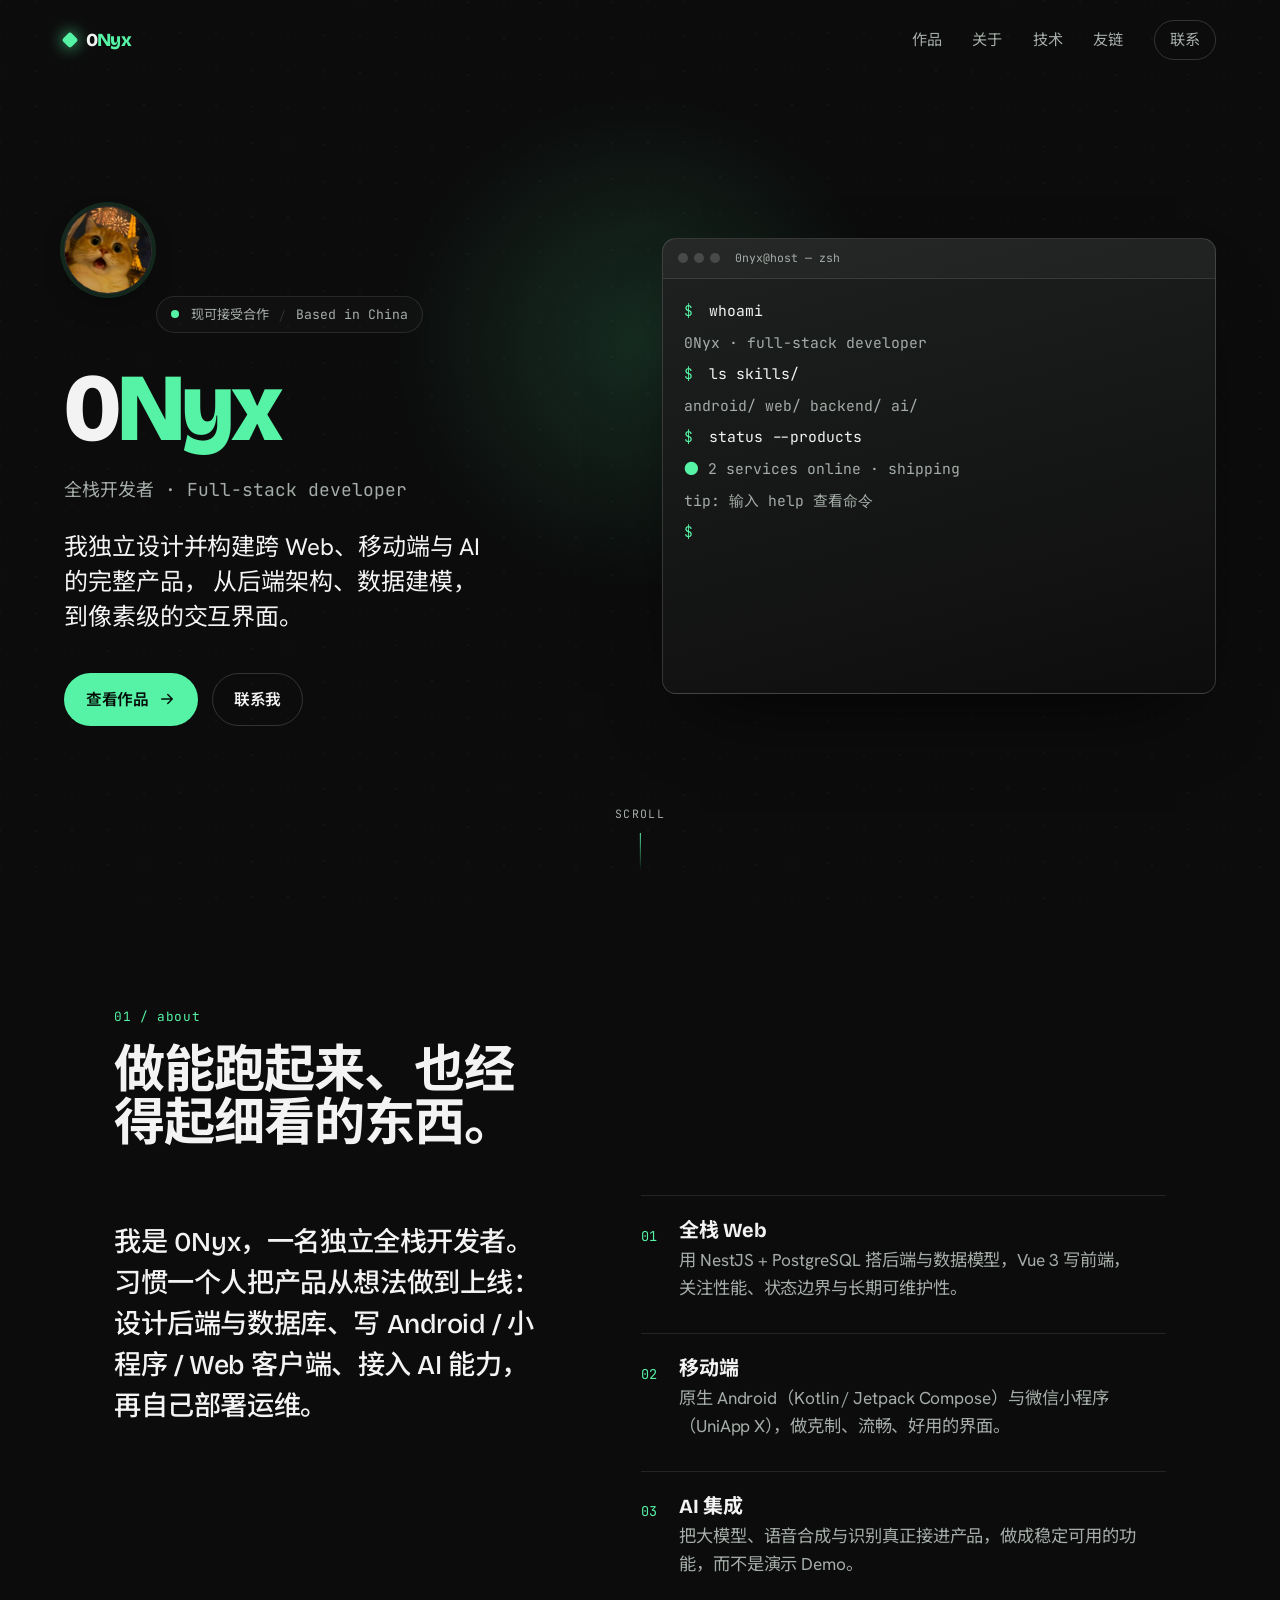
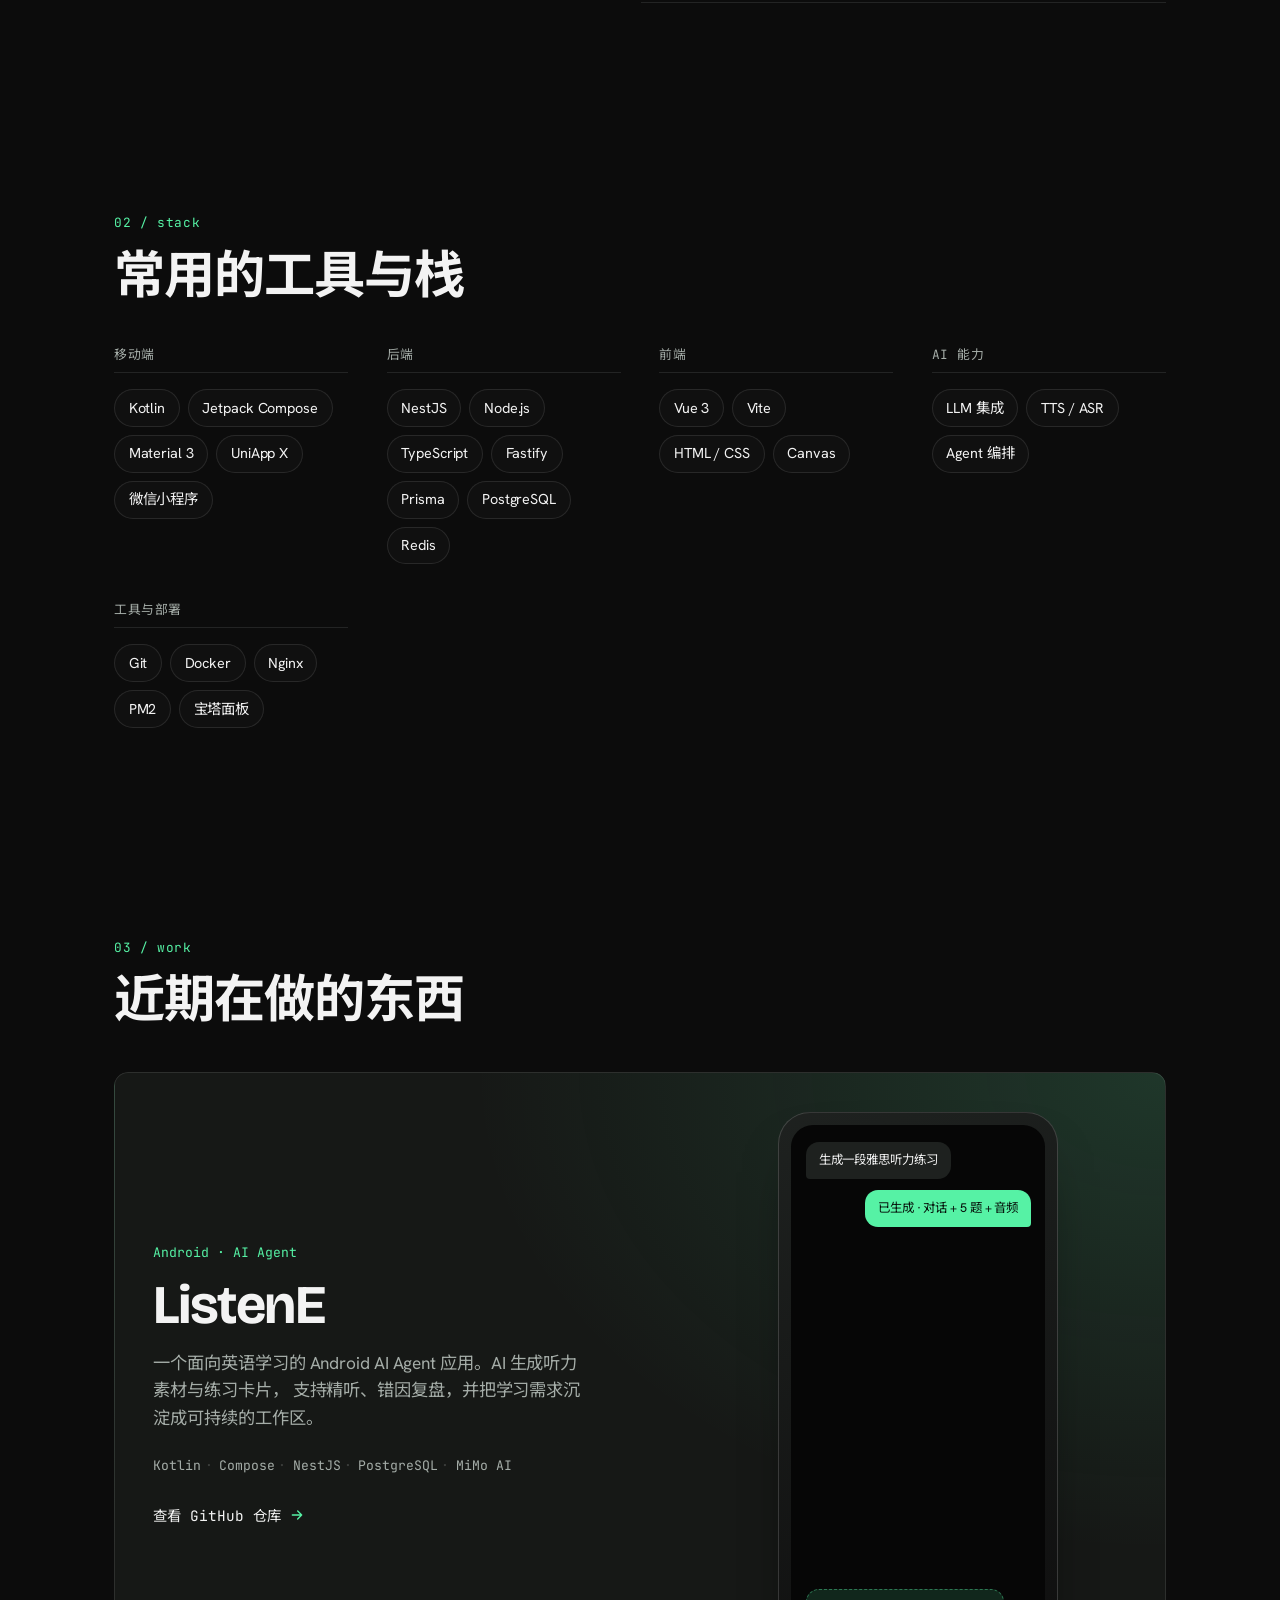
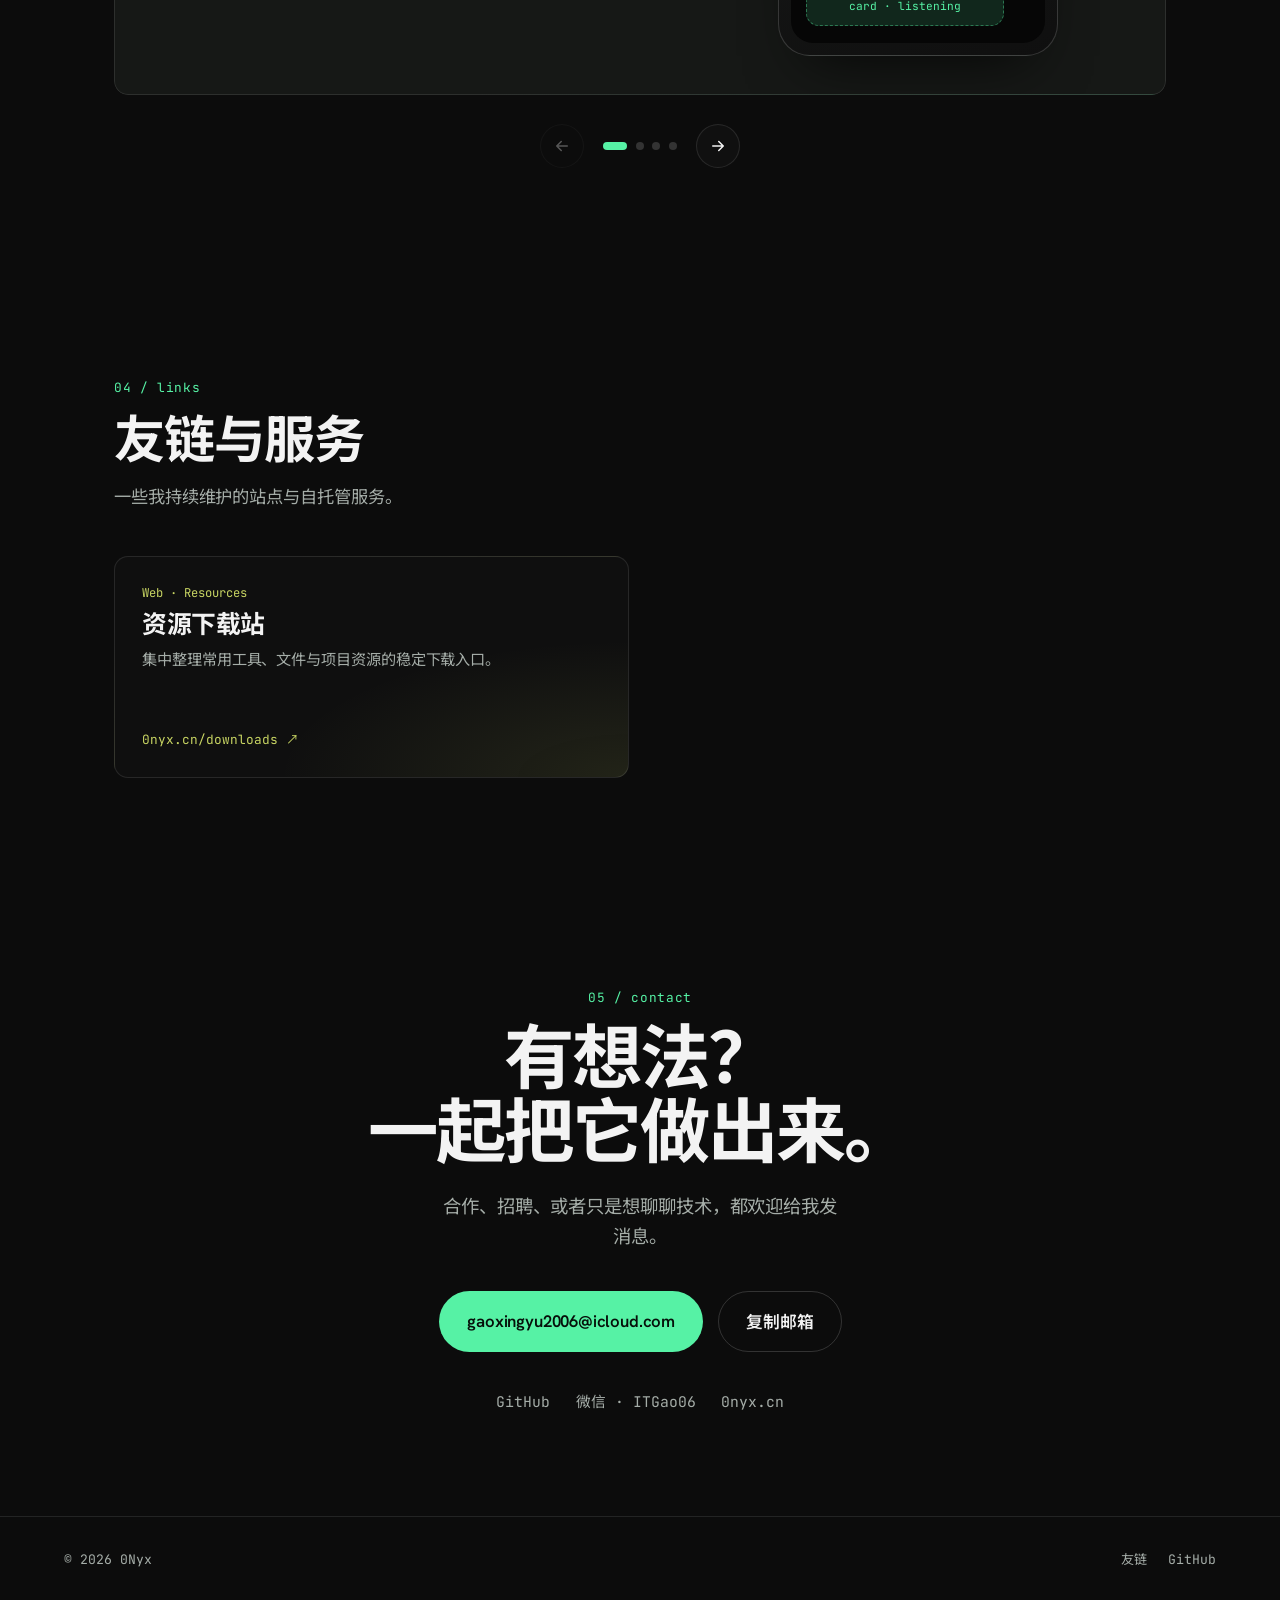
==== index.html @ 94c84787 "Initial commit: HomePage" ====
<!doctype html>
<html lang="zh-CN">
  <head>
    <meta charset="UTF-8" />
    <meta name="viewport" content="width=device-width, initial-scale=1.0" />
    <meta name="color-scheme" content="dark" />
    <meta name="theme-color" content="#0a0a0a" />
    <link rel="icon" href="/assets/favicon.png?v=2" />
    <title>0Nyx — 全栈开发者</title>
    <meta
      name="description"
      content="0Nyx，独立全栈开发者。设计并构建跨 Web、移动端与 AI 的完整产品，从后端架构到像素级交互界面。"
    />
    <link rel="canonical" href="https://www.0nyx.cn/" />
    <meta property="og:type" content="website" />
    <meta property="og:site_name" content="0Nyx" />
    <meta property="og:title" content="0Nyx — 全栈开发者" />
    <meta
      property="og:description"
      content="独立全栈开发者。设计并构建跨 Web、移动端与 AI 的完整产品，从后端架构到像素级交互界面。"
    />
    <meta property="og:url" content="https://www.0nyx.cn/" />
    <meta property="og:image" content="https://www.0nyx.cn/assets/og.png" />
    <meta property="og:image:width" content="1200" />
    <meta property="og:image:height" content="630" />
    <meta name="twitter:card" content="summary_large_image" />
    <meta name="twitter:title" content="0Nyx — 全栈开发者" />
    <meta
      name="twitter:description"
      content="独立全栈开发者。设计并构建跨 Web、移动端与 AI 的完整产品。"
    />
    <meta name="twitter:image" content="https://www.0nyx.cn/assets/og.png" />
    <link rel="preload" href="/assets/fonts/bricolage-grotesque-latin.woff2" as="font" type="font/woff2" crossorigin />
    <link rel="preload" href="/assets/fonts/hanken-grotesk-latin.woff2" as="font" type="font/woff2" crossorigin />
    <link rel="preload" href="/assets/fonts/jetbrains-mono-latin.woff2" as="font" type="font/woff2" crossorigin />
    <link rel="preload" href="/assets/fonts/noto-sans-sc-page.woff2" as="font" type="font/woff2" crossorigin />
    <link rel="stylesheet" href="./styles.css?v=20260810g" />
    <script>
      // Mark JS available so reveal animations enhance an already-visible baseline.
      document.documentElement.classList.add("js");
    </script>
  </head>
  <body>
    <a class="skip-link" href="#work">跳到作品</a>

    <!-- Full-page pointer field (page-space lattice; scrolls with document) -->
    <div class="page-field" aria-hidden="true">
      <canvas class="page-field__canvas" id="field"></canvas>
      <div class="page-field__glow" id="glow"></div>
    </div>

    <header class="site-header" id="top">
      <a class="brand" href="#top" aria-label="0Nyx 首页">
        <span class="brand__mark" aria-hidden="true"></span>
        <span class="brand__text">0<span class="brand__accent">Nyx</span></span>
      </a>
      <nav class="site-nav" aria-label="主导航">
        <a href="#work">作品</a>
        <a href="#about">关于</a>
        <a href="#stack">技术</a>
        <a href="#links">友链</a>
        <a class="site-nav__cta" href="#contact">联系</a>
      </nav>
      <button
        class="nav-toggle"
        id="navToggle"
        type="button"
        aria-expanded="false"
        aria-controls="mobileNav"
        aria-label="打开导航"
      >
        <span aria-hidden="true"></span>
        <span aria-hidden="true"></span>
      </button>
      <nav class="mobile-nav" id="mobileNav" aria-label="移动端导航" hidden>
        <a href="#about"><span class="mono">01</span>关于</a>
        <a href="#stack"><span class="mono">02</span>技术</a>
        <a href="#work"><span class="mono">03</span>作品</a>
        <a href="#links"><span class="mono">04</span>友链</a>
        <a href="#contact"><span class="mono">05</span>联系</a>
      </nav>
    </header>
    <button class="nav-scrim" id="navScrim" type="button" aria-label="关闭导航" hidden></button>

    <main>
      <!-- HERO -->
      <section class="hero" aria-label="介绍">
        <div class="hero__inner">
          <div class="hero__copy">
            <a class="hero__avatar-link" href="/meow/" data-reveal title="彩蛋：月薪喵" aria-label="打开彩蛋：月薪喵">
              <img class="hero__avatar" src="/assets/avatar.png" alt="0Nyx 的头像" width="88" height="88" loading="eager" decoding="async" />
            </a>
            <p class="hero__status" data-reveal>
              <span class="status-dot" aria-hidden="true"></span>
              <span class="mono">现可接受合作</span>
              <span class="hero__status-sep" aria-hidden="true">/</span>
              <span class="mono">Based in China</span>
            </p>

            <h1 class="hero__title" data-reveal>
              <span class="hero__title-line">0<span class="hero__title-accent">Nyx</span></span>
            </h1>

            <p class="hero__role mono" data-reveal>全栈开发者 · Full-stack developer</p>

            <p class="hero__lede" data-reveal>
              我独立设计并构建跨 Web、移动端与 AI 的完整产品，
              从后端架构、数据建模，到像素级的交互界面。
            </p>

            <div class="hero__actions" data-reveal>
              <a class="btn btn--primary" href="#work">
                查看作品
                <svg viewBox="0 0 24 24" aria-hidden="true" class="btn__icon"><path d="M5 12h14M13 6l6 6-6 6" /></svg>
              </a>
              <a class="btn btn--ghost" href="#contact">联系我</a>
            </div>
          </div>

          <div class="hero__art" data-reveal>
            <div class="term" id="term" role="group" aria-label="交互式终端，输入 help 查看可用命令">
              <div class="term__bar">
                <span class="term__dot"></span>
                <span class="term__dot"></span>
                <span class="term__dot"></span>
                <span class="term__title mono">0nyx@host — zsh</span>
              </div>
              <div class="term__body mono" id="termBody">
                <div class="term__out" id="termOut" aria-live="polite">
                  <p class="term__line term__line--boot" style="--i: 0"><span class="term__prompt">$</span> whoami</p>
                  <p class="term__line term__line--boot term__line--out" style="--i: 1">0Nyx · full-stack developer</p>
                  <p class="term__line term__line--boot" style="--i: 2"><span class="term__prompt">$</span> ls skills/</p>
                  <p class="term__line term__line--boot term__line--out" style="--i: 3">android/  web/  backend/  ai/</p>
                  <p class="term__line term__line--boot" style="--i: 4"><span class="term__prompt">$</span> status --products</p>
                  <p class="term__line term__line--boot term__line--out" style="--i: 5"><span class="term__ok">●</span> 2 services online · shipping</p>
                </div>
                <p class="term__line term__line--boot" style="--i: 6" id="termCaretLine"><span class="term__prompt">$</span> <span class="term__caret"></span></p>
              </div>
            </div>
          </div>
        </div>

        <a class="hero__scroll mono" href="#about" aria-label="向下滚动">
          <span>scroll</span>
          <span class="hero__scroll-line" aria-hidden="true"></span>
        </a>
      </section>

      <!-- ABOUT -->
      <section class="section about" id="about" aria-labelledby="about-h">
        <div class="section__head">
          <span class="section__index mono" data-reveal>01 / about</span>
          <h2 class="section__title" id="about-h" data-reveal>
            做能跑起来、也经得起细看的东西。
          </h2>
        </div>
        <div class="about__body">
          <p class="about__lead" data-reveal>
            我是 0Nyx，一名独立全栈开发者。习惯一个人把产品从想法做到上线：
            设计后端与数据库、写 Android / 小程序 / Web 客户端、接入 AI 能力，再自己部署运维。
          </p>
          <ul class="capabilities" aria-label="工作领域">
            <li class="capability" data-reveal>
              <span class="capability__no mono">01</span>
              <div class="capability__text">
                <h3>全栈 Web</h3>
                <p>用 NestJS + PostgreSQL 搭后端与数据模型，Vue 3 写前端，关注性能、状态边界与长期可维护性。</p>
              </div>
            </li>
            <li class="capability" data-reveal>
              <span class="capability__no mono">02</span>
              <div class="capability__text">
                <h3>移动端</h3>
                <p>原生 Android（Kotlin / Jetpack Compose）与微信小程序（UniApp X），做克制、流畅、好用的界面。</p>
              </div>
            </li>
            <li class="capability" data-reveal>
              <span class="capability__no mono">03</span>
              <div class="capability__text">
                <h3>AI 集成</h3>
                <p>把大模型、语音合成与识别真正接进产品，做成稳定可用的功能，而不是演示 Demo。</p>
              </div>
            </li>
          </ul>
        </div>
      </section>

      <!-- STACK -->
      <section class="section stack" id="stack" aria-labelledby="stack-h">
        <div class="section__head">
          <span class="section__index mono" data-reveal>02 / stack</span>
          <h2 class="section__title" id="stack-h" data-reveal>常用的工具与栈</h2>
        </div>
        <div class="stack__grid">
          <div class="stack__group" data-reveal>
            <h3 class="stack__label mono">移动端</h3>
            <ul class="tags">
              <li>Kotlin</li><li>Jetpack Compose</li><li>Material 3</li><li>UniApp X</li><li>微信小程序</li>
            </ul>
          </div>
          <div class="stack__group" data-reveal>
            <h3 class="stack__label mono">后端</h3>
            <ul class="tags">
              <li>NestJS</li><li>Node.js</li><li>TypeScript</li><li>Fastify</li><li>Prisma</li><li>PostgreSQL</li><li>Redis</li>
            </ul>
          </div>
          <div class="stack__group" data-reveal>
            <h3 class="stack__label mono">前端</h3>
            <ul class="tags">
              <li>Vue 3</li><li>Vite</li><li>HTML / CSS</li><li>Canvas</li>
            </ul>
          </div>
          <div class="stack__group" data-reveal>
            <h3 class="stack__label mono">AI 能力</h3>
            <ul class="tags">
              <li>LLM 集成</li><li>TTS / ASR</li><li>Agent 编排</li>
            </ul>
          </div>
          <div class="stack__group" data-reveal>
            <h3 class="stack__label mono">工具与部署</h3>
            <ul class="tags">
              <li>Git</li><li>Docker</li><li>Nginx</li><li>PM2</li><li>宝塔面板</li>
            </ul>
          </div>
        </div>
      </section>

      <!-- WORK -->
      <section class="section work" id="work" aria-labelledby="work-h">
        <div class="section__head">
          <span class="section__index mono" data-reveal>03 / work</span>
          <h2 class="section__title" id="work-h" data-reveal>近期在做的东西</h2>
        </div>

        <!-- Album-style gallery -->
        <div class="gallery" id="workGallery" role="region" aria-roledescription="轮播" aria-label="作品相册">
          <div class="gallery__viewport" id="galleryViewport" tabindex="0" aria-label="作品相册，左右滑动或使用方向键切换">
            <div class="gallery__slide" role="group" aria-roledescription="相册页" aria-label="第 1 页，共 4 页">
              <a class="feature" href="https://github.com/0nyx06/listene" rel="noopener" target="_blank" data-reveal data-tilt>
                <div class="feature__meta">
                  <span class="feature__tag mono">Android · AI Agent</span>
                  <h3 class="feature__title">ListenE</h3>
                  <p class="feature__desc">
                    一个面向英语学习的 Android AI Agent 应用。AI 生成听力素材与练习卡片，
                    支持精听、错因复盘，并把学习需求沉淀成可持续的工作区。
                  </p>
                  <ul class="feature__stack mono" aria-label="技术栈">
                    <li>Kotlin</li><li>Compose</li><li>NestJS</li><li>PostgreSQL</li><li>MiMo AI</li>
                  </ul>
                  <span class="feature__link mono">
                    查看 GitHub 仓库
                    <svg viewBox="0 0 24 24" aria-hidden="true"><path d="M5 12h14M13 6l6 6-6 6" /></svg>
                  </span>
                </div>
                <div class="feature__art" aria-hidden="true">
                  <div class="device">
                    <div class="device__screen">
                      <span class="device__bubble device__bubble--in">生成一段雅思听力练习</span>
                      <span class="device__bubble device__bubble--out">已生成 · 对话 + 5 题 + 音频</span>
                      <span class="device__bubble device__bubble--card mono">card · listening</span>
                    </div>
                  </div>
                </div>
              </a>
            </div>

            <div class="gallery__slide" role="group" aria-roledescription="相册页" aria-label="第 2 页，共 4 页">
              <a class="feature feature--reverse" href="https://0nyx.cn/mqlt/" rel="noopener" target="_blank" data-reveal data-tilt>
                <div class="feature__meta">
                  <span class="feature__tag mono">产业研学 · 全栈</span>
                  <h3 class="feature__title">蒙企链探</h3>
                  <p class="feature__desc">
                    面向内蒙古食品产业的研学服务平台。把龙头企业资源做成可预约、可导览打卡、
                    可沉淀成果的研学闭环，并打通积分成长、商城兑换与企业运营后台。
                  </p>
                  <ul class="feature__stack mono" aria-label="技术栈">
                    <li>NestJS</li><li>Prisma</li><li>PostgreSQL</li><li>UniApp X</li><li>Vue 3</li><li>Redis</li>
                  </ul>
                  <span class="feature__link mono">
                    访问官网
                    <svg viewBox="0 0 24 24" aria-hidden="true"><path d="M5 12h14M13 6l6 6-6 6" /></svg>
                  </span>
                </div>
                <div class="feature__art">
                  <canvas
                    class="mqlt-canvas"
                    id="mqltCanvas"
                    width="760"
                    height="480"
                    role="img"
                    aria-label="蒙企链探研学运营数据看板动态示意图"
                  >蒙企链探研学运营数据看板示意图</canvas>
                </div>
              </a>
            </div>

            <div class="gallery__slide" role="group" aria-roledescription="相册页" aria-label="第 3 页，共 4 页">
              <a class="feature" href="#contact" data-reveal data-tilt>
                <div class="feature__meta">
                  <span class="feature__tag mono">HarmonyOS · AI 仿真 <span class="feature__pill mono">In dev</span></span>
                  <h3 class="feature__title">方程剧场</h3>
                  <p class="feature__desc">
                    面向中学生的鸿蒙 AI 理化学习应用。输入理化题目，
                    AI 提取参数生成可信的交互式科学仿真，在关键事件处讲解公式、矢量与图像，可改参数重新验证规律。
                  </p>
                  <ul class="feature__stack mono" aria-label="技术栈">
                    <li>HarmonyOS</li><li>ArkTS</li><li>ArkUI</li><li>Node.js</li><li>AI 解析</li>
                  </ul>
                  <span class="feature__link mono">
                    聊聊这个项目
                    <svg viewBox="0 0 24 24" aria-hidden="true"><path d="M5 12h14M13 6l6 6-6 6" /></svg>
                  </span>
                </div>
                <div class="feature__art">
                  <canvas
                    class="eq-canvas"
                    id="eqCanvas"
                    width="760"
                    height="480"
                    role="img"
                    aria-label="方程剧场斜抛运动仿真示意动画"
                  >方程剧场斜抛运动仿真示意图</canvas>
                </div>
              </a>
            </div>

            <div class="gallery__slide" role="group" aria-roledescription="相册页" aria-label="第 4 页，共 4 页">
              <a class="feature feature--gh" href="https://github.com/0nyx06" rel="noopener" target="_blank" data-reveal data-tilt>
                <div class="feature__meta">
                  <span class="feature__tag mono">Code · 开源 <span class="feature__pill mono">GitHub</span></span>
                  <h3 class="feature__title">更多项目</h3>
                  <p class="feature__desc">更多代码与实验都在我的 GitHub 上。</p>
                  <span class="feature__link mono">
                    打开 github.com/0nyx06
                    <svg viewBox="0 0 24 24" aria-hidden="true"><path d="M5 12h14M13 6l6 6-6 6" /></svg>
                  </span>
                </div>
                <div class="feature__art" aria-hidden="true">
                  <span class="feature__glyph mono">GH</span>
                </div>
              </a>
            </div>
          </div>

          <div class="gallery__controls">
            <button class="gallery__btn" id="galleryPrev" type="button" aria-controls="galleryViewport" aria-label="上一页">
              <svg viewBox="0 0 24 24" aria-hidden="true"><path d="M19 12H5M11 6l-6 6 6 6" /></svg>
            </button>
            <div class="gallery__dots" id="galleryDots" aria-label="选择相册页"></div>
            <button class="gallery__btn" id="galleryNext" type="button" aria-controls="galleryViewport" aria-label="下一页">
              <svg viewBox="0 0 24 24" aria-hidden="true"><path d="M5 12h14M13 6l6 6-6 6" /></svg>
            </button>
          </div>
        </div>
      </section>

      <!-- LINKS -->
      <section class="section friend-links" id="links" aria-labelledby="links-h">
        <div class="section__head">
          <span class="section__index mono" data-reveal>04 / links</span>
          <h2 class="section__title" id="links-h" data-reveal>友链与服务</h2>
          <p class="friend-links__lede" data-reveal>一些我持续维护的站点与自托管服务。</p>
        </div>
        <ul class="friend-links__grid">
          <li class="friend-link" data-reveal>
            <a href="https://0nyx.cn/downloads/" target="_blank" rel="noopener">
              <div class="friend-link__body">
                <span class="friend-link__tag mono">Web · Resources</span>
                <h3>资源下载站</h3>
                <p>集中整理常用工具、文件与项目资源的稳定下载入口。</p>
                <span class="friend-link__host mono">0nyx.cn/downloads ↗</span>
              </div>
            </a>
          </li>
        </ul>
      </section>

      <!-- CONTACT -->
      <section class="section contact" id="contact" aria-labelledby="contact-h">
        <div class="contact__inner">
          <span class="section__index mono" data-reveal>05 / contact</span>
          <h2 class="contact__title" id="contact-h" data-reveal>
            <span>有想法？</span><span>一起把它做出来。</span>
          </h2>
          <p class="contact__lede" data-reveal>
            合作、招聘、或者只是想聊聊技术，都欢迎给我发消息。
          </p>
          <div class="contact__actions" data-reveal>
            <a class="btn btn--primary btn--lg" href="mailto:gaoxingyu2006@icloud.com">
              gaoxingyu2006@icloud.com
            </a>
            <button class="btn btn--ghost btn--lg" id="copyEmail" type="button" data-email="gaoxingyu2006@icloud.com">
              复制邮箱
            </button>
          </div>
          <ul class="socials mono" data-reveal aria-label="社交链接">
            <li><a href="https://github.com/0nyx06" rel="noopener" target="_blank">GitHub</a></li>
            <li><button class="social-btn" id="copyWechat" type="button" data-wechat="ITGao06">微信 · ITGao06</button></li>
            <li><a href="https://0nyx.cn" rel="noopener">0nyx.cn</a></li>
          </ul>
        </div>
      </section>
    </main>

    <footer class="site-footer">
      <span class="mono">© <span id="year">2026</span> 0Nyx</span>
      <nav class="site-footer__links mono" aria-label="站点链接">
        <a href="#links">友链</a>
        <a href="https://github.com/0nyx06" target="_blank" rel="noopener">GitHub</a>
      </nav>
    </footer>

    <div class="toast" id="toast" role="status" aria-live="polite"></div>

    <script src="./script.js?v=20260810g"></script>
  </body>
</html>
---- styles.css ----
/* ============================================================
   0Nyx — personal homepage
   Theme: near-black surface, single luminous jade signal.
   ============================================================ */

/* ---------- Self-hosted fonts (latin subsets, variable) ---------- */

@font-face {
  font-family: "Bricolage Grotesque";
  font-style: normal;
  font-weight: 500 800;
  font-stretch: 100%;
  font-display: swap;
  src: url("/assets/fonts/bricolage-grotesque-latin.woff2") format("woff2");
  unicode-range: U+0000-00FF, U+0131, U+0152-0153, U+02BB-02BC, U+02C6, U+02DA, U+02DC, U+0304, U+0308, U+0329, U+2000-206F, U+20AC, U+2122, U+2191, U+2193, U+2212, U+2215, U+FEFF, U+FFFD;
}
@font-face {
  font-family: "Hanken Grotesk";
  font-style: normal;
  font-weight: 400 600;
  font-display: swap;
  src: url("/assets/fonts/hanken-grotesk-latin.woff2") format("woff2");
  unicode-range: U+0000-00FF, U+0131, U+0152-0153, U+02BB-02BC, U+02C6, U+02DA, U+02DC, U+0304, U+0308, U+0329, U+2000-206F, U+20AC, U+2122, U+2191, U+2193, U+2212, U+2215, U+FEFF, U+FFFD;
}
@font-face {
  font-family: "JetBrains Mono";
  font-style: normal;
  font-weight: 400 500;
  font-display: swap;
  src: url("/assets/fonts/jetbrains-mono-latin.woff2") format("woff2");
  unicode-range: U+0000-00FF, U+0131, U+0152-0153, U+02BB-02BC, U+02C6, U+02DA, U+02DC, U+0304, U+0308, U+0329, U+2000-206F, U+20AC, U+2122, U+2191, U+2193, U+2212, U+2215, U+FEFF, U+FFFD;
}
@font-face {
  font-family: "Noto Sans SC Subset";
  font-style: normal;
  font-weight: 100 900;
  font-display: swap;
  src: url("/assets/fonts/noto-sans-sc-page.woff2") format("woff2");
}

:root {
  /* Color — OKLCH, Committed dark strategy */
  --bg: oklch(0.155 0 0);
  --bg-2: oklch(0.125 0 0);
  --surface: oklch(0.205 0.004 160);
  --surface-2: oklch(0.245 0.006 160);
  --line: oklch(1 0 0 / 0.1);
  --line-strong: oklch(1 0 0 / 0.16);
  --ink: oklch(0.965 0 0);
  --muted: oklch(0.74 0.012 160);
  --signal: oklch(0.86 0.17 158);
  --signal-deep: oklch(0.72 0.15 160);
  --signal-soft: oklch(0.86 0.17 158 / 0.14);
  --on-signal: oklch(0.16 0.02 160);

  /* Type */
  --font-cjk: "Noto Sans SC Subset", "PingFang SC", "HarmonyOS Sans SC",
    "MiSans", "HONOR Sans CN", "Source Han Sans SC", "Microsoft YaHei";
  --font-display: "Bricolage Grotesque", var(--font-cjk), system-ui, sans-serif;
  --font-body: "Hanken Grotesk", var(--font-cjk), system-ui, -apple-system, "Segoe UI", sans-serif;
  --font-mono: "JetBrains Mono", ui-monospace, "SFMono-Regular", Menlo, var(--font-cjk), monospace;

  /* Space + shape */
  --gutter: clamp(1.25rem, 5vw, 6rem);
  --maxw: 1180px;
  --radius: 14px;
  --radius-sm: 10px;

  /* Motion */
  --ease: cubic-bezier(0.22, 1, 0.36, 1);
  --ease-out: cubic-bezier(0.16, 1, 0.3, 1);

  /* z-index scale */
  --z-canvas: 0;
  --z-base: 1;
  --z-header: 50;
  --z-toast: 80;
}

* { box-sizing: border-box; }

html {
  scroll-behavior: smooth;
  -webkit-text-size-adjust: 100%;
}

@media (prefers-reduced-motion: reduce) {
  html { scroll-behavior: auto; }
}

body {
  margin: 0;
  background: var(--bg);
  color: var(--ink);
  font-family: var(--font-body);
  font-size: clamp(1rem, 0.96rem + 0.2vw, 1.08rem);
  line-height: 1.6;
  letter-spacing: -0.005em;
  -webkit-font-smoothing: antialiased;
  text-rendering: optimizeLegibility;
  overflow-x: hidden;
  isolation: isolate;
}

/* Full-page pointer field: fixed viewport canvas, lattice in page space
   so dots scroll with the document; glow stays under the cursor. */
.page-field {
  position: fixed;
  inset: 0;
  z-index: var(--z-canvas);
  pointer-events: none;
  overflow: hidden;
}
.page-field__canvas {
  position: absolute;
  inset: 0;
  width: 100%;
  height: 100%;
  opacity: 0.9;
  display: block;
  max-width: none;
}
.page-field__glow {
  position: absolute;
  inset: 0;
  pointer-events: none;
  background: radial-gradient(
    420px circle at var(--mx, 50%) var(--my, 38%),
    var(--signal-soft),
    transparent 60%
  );
  transition: opacity 0.35s var(--ease);
}

/* Content above the field */
.site-header,
main,
.site-footer {
  position: relative;
  z-index: var(--z-base);
}

img, svg, canvas { display: block; max-width: 100%; }

a { color: inherit; text-decoration: none; }

h1, h2, h3 {
  margin: 0;
  font-family: var(--font-display);
  font-weight: 700;
  line-height: 1.04;
  letter-spacing: -0.02em;
  text-wrap: balance;
}

p { text-wrap: pretty; }

ul { margin: 0; padding: 0; list-style: none; }

.mono {
  font-family: var(--font-mono);
  font-weight: 400;
  letter-spacing: 0;
}

::selection {
  background: var(--signal);
  color: var(--on-signal);
}

:focus-visible {
  outline: 2px solid var(--signal);
  outline-offset: 3px;
  border-radius: 4px;
}

.skip-link {
  position: fixed;
  top: -120px;
  left: 1rem;
  z-index: var(--z-toast);
  background: var(--signal);
  color: var(--on-signal);
  padding: 0.6rem 1rem;
  border-radius: var(--radius-sm);
  font-family: var(--font-mono);
  font-size: 0.85rem;
  transition: top 0.25s var(--ease);
}
.skip-link:focus { top: 1rem; }

/* ---------- Header ---------- */

.site-header {
  position: fixed;
  inset: 0 0 auto 0;
  z-index: var(--z-header);
  display: flex;
  align-items: center;
  justify-content: space-between;
  gap: 1rem;
  padding: clamp(0.9rem, 1.6vw, 1.4rem) var(--gutter);
  transition: background 0.4s var(--ease), border-color 0.4s var(--ease),
    backdrop-filter 0.4s var(--ease);
  border-bottom: 1px solid transparent;
}
.site-header.is-scrolled {
  background: oklch(0.155 0 0 / 0.72);
  backdrop-filter: blur(14px) saturate(1.4);
  -webkit-backdrop-filter: blur(14px) saturate(1.4);
  border-bottom-color: var(--line);
}

.brand {
  display: inline-flex;
  align-items: center;
  gap: 0.6rem;
  font-family: var(--font-display);
  font-weight: 800;
  font-size: 1.15rem;
  letter-spacing: -0.03em;
}
.brand__mark {
  width: 12px;
  height: 12px;
  border-radius: 3px;
  background: var(--signal);
  box-shadow: 0 0 16px var(--signal);
  transform: rotate(45deg);
}
.brand__accent { color: var(--signal); }

.site-nav {
  display: flex;
  align-items: center;
  gap: clamp(1rem, 2.4vw, 2.1rem);
  font-size: 0.95rem;
}
.site-nav a { color: var(--muted); position: relative; transition: color 0.25s var(--ease); }
.site-nav a:not(.site-nav__cta)::after {
  content: "";
  position: absolute;
  left: 0;
  bottom: -5px;
  width: 100%;
  height: 1px;
  background: var(--signal);
  transform: scaleX(0);
  transform-origin: left;
  transition: transform 0.35s var(--ease);
}
.site-nav a:hover { color: var(--ink); }
.site-nav a:not(.site-nav__cta):hover::after { transform: scaleX(1); }
.site-nav a.is-active:not(.site-nav__cta) { color: var(--ink); }
.site-nav a.is-active:not(.site-nav__cta)::after { transform: scaleX(1); }
.site-nav__cta.is-active { border-color: var(--signal); color: var(--signal); }
.site-nav__cta {
  color: var(--ink);
  border: 1px solid var(--line-strong);
  padding: 0.42rem 0.95rem;
  border-radius: 999px;
  transition: border-color 0.25s var(--ease), color 0.25s var(--ease), background 0.25s var(--ease);
}
.site-nav__cta:hover { border-color: var(--signal); color: var(--signal); }

.nav-toggle,
.mobile-nav,
.nav-scrim {
  display: none;
}

@media (max-width: 560px) {
  body.is-nav-open { overflow: hidden; }
  .nav-scrim {
    position: fixed;
    inset: 0;
    z-index: 49;
    display: block;
    padding: 0;
    border: 0;
    background: oklch(0.08 0 0 / 0.58);
    backdrop-filter: blur(5px);
    -webkit-backdrop-filter: blur(5px);
  }
  .nav-scrim[hidden] { display: none; }
  .site-header.is-menu-open {
    background: oklch(0.155 0 0 / 0.94);
    border-bottom-color: var(--line);
    backdrop-filter: blur(18px) saturate(1.4);
    -webkit-backdrop-filter: blur(18px) saturate(1.4);
  }
  .site-nav { display: none; }
  .nav-toggle {
    display: inline-grid;
    place-content: center;
    gap: 6px;
    width: 42px;
    height: 42px;
    padding: 0;
    border: 1px solid var(--line-strong);
    border-radius: 999px;
    background: oklch(1 0 0 / 0.02);
    color: var(--ink);
    cursor: pointer;
  }
  .nav-toggle span {
    width: 16px;
    height: 1px;
    background: currentColor;
    transition: transform 0.3s var(--ease);
  }
  .nav-toggle[aria-expanded="true"] span:first-child { transform: translateY(3.5px) rotate(45deg); }
  .nav-toggle[aria-expanded="true"] span:last-child { transform: translateY(-3.5px) rotate(-45deg); }
  .mobile-nav {
    position: fixed;
    inset: 4.8rem var(--gutter) auto;
    display: grid;
    padding: 0.45rem;
    border: 1px solid var(--line-strong);
    border-radius: var(--radius);
    background: oklch(0.19 0.006 160);
    box-shadow: 0 24px 70px -24px oklch(0 0 0 / 0.9);
  }
  .mobile-nav[hidden] { display: none; }
  .mobile-nav a {
    display: grid;
    grid-template-columns: 2.2rem 1fr;
    align-items: center;
    min-height: 48px;
    padding: 0 0.85rem;
    border-radius: var(--radius-sm);
    color: var(--muted);
  }
  .mobile-nav a + a { border-top: 1px solid var(--line); }
  .mobile-nav a span { color: var(--signal); font-size: 0.72rem; }
  .mobile-nav a:is(:hover, .is-active) {
    background: var(--signal-soft);
    color: var(--ink);
  }
}

/* ---------- Buttons ---------- */

.btn {
  --pad-y: 0.8rem;
  --pad-x: 1.3rem;
  display: inline-flex;
  align-items: center;
  gap: 0.55rem;
  padding: var(--pad-y) var(--pad-x);
  border-radius: 999px;
  font-family: var(--font-body);
  font-weight: 600;
  font-size: 0.98rem;
  letter-spacing: -0.01em;
  border: 1px solid transparent;
  cursor: pointer;
  will-change: transform;
  transition: transform 0.3s var(--ease), background 0.3s var(--ease),
    border-color 0.3s var(--ease), color 0.3s var(--ease), box-shadow 0.3s var(--ease);
}
.btn--lg { --pad-y: 1rem; --pad-x: 1.7rem; font-size: 1.05rem; }

.btn--primary {
  background: var(--signal);
  color: var(--on-signal);
  box-shadow: 0 0 0 0 var(--signal-soft);
}
.btn--primary:hover {
  background: oklch(0.9 0.17 158);
  box-shadow: 0 8px 30px -8px var(--signal);
  transform: translateY(-2px);
}
.btn--ghost {
  background: transparent;
  color: var(--ink);
  border-color: var(--line-strong);
}
.btn--ghost:hover { border-color: var(--signal); color: var(--signal); transform: translateY(-2px); }

.btn__icon {
  width: 18px;
  height: 18px;
  fill: none;
  stroke: currentColor;
  stroke-width: 2;
  stroke-linecap: round;
  stroke-linejoin: round;
  transition: transform 0.3s var(--ease);
}
.btn--primary:hover .btn__icon { transform: translateX(4px); }

/* ---------- Hero ---------- */

.hero {
  position: relative;
  min-height: 100svh;
  display: flex;
  flex-direction: column;
  justify-content: center;
  padding: 7rem var(--gutter) 5rem;
  overflow: visible;
  isolation: isolate;
}
/* Hero no longer owns the field; page-field covers the whole site. */

.hero__inner {
  position: relative;
  z-index: var(--z-base);
  max-width: var(--maxw);
  width: 100%;
  margin: 0 auto;
}

.hero__avatar-link {
  display: inline-block;
  margin-bottom: 1.5rem;
  border-radius: 50%;
  line-height: 0;
  text-decoration: none;
  color: inherit;
  transition: transform 180ms ease, box-shadow 180ms ease, filter 180ms ease;
  box-shadow: 0 0 0 4px oklch(0.86 0.17 158 / 0.12), 0 12px 30px -12px oklch(0 0 0 / 0.7);
}
.hero__avatar-link:hover,
.hero__avatar-link:focus-visible {
  transform: translateY(-2px) scale(1.03);
  box-shadow: 0 0 0 4px oklch(0.86 0.17 158 / 0.22), 0 16px 36px -12px oklch(0 0 0 / 0.75);
  outline: none;
}
.hero__avatar-link:focus-visible {
  box-shadow:
    0 0 0 4px oklch(0.86 0.17 158 / 0.22),
    0 0 0 6px oklch(0.86 0.17 158 / 0.45),
    0 16px 36px -12px oklch(0 0 0 / 0.75);
}
.hero__avatar {
  width: 88px;
  height: 88px;
  border-radius: 50%;
  object-fit: cover;
  display: block;
  margin: 0;
  border: 1px solid var(--line-strong);
}

.hero__status {
  display: inline-flex;
  align-items: center;
  gap: 0.7rem;
  margin: 0 0 1.6rem;
  padding: 0.45rem 0.9rem;
  border: 1px solid var(--line);
  border-radius: 999px;
  background: oklch(1 0 0 / 0.02);
  font-size: 0.82rem;
  color: var(--muted);
}
.hero__status-sep { color: var(--line-strong); }
.status-dot {
  width: 8px;
  height: 8px;
  border-radius: 50%;
  background: var(--signal);
  box-shadow: 0 0 0 0 var(--signal);
  animation: pulse 2.6s var(--ease) infinite;
}
@keyframes pulse {
  0% { box-shadow: 0 0 0 0 oklch(0.86 0.17 158 / 0.5); }
  70% { box-shadow: 0 0 0 9px oklch(0.86 0.17 158 / 0); }
  100% { box-shadow: 0 0 0 0 oklch(0.86 0.17 158 / 0); }
}

.hero__title {
  font-size: clamp(3.6rem, 13vw, 6rem);
  font-weight: 800;
  letter-spacing: -0.03em;
  margin: 0 0 1.1rem;
}
.hero__title-accent { color: var(--signal); }

.hero__role {
  font-size: clamp(0.95rem, 1.4vw, 1.15rem);
  color: var(--muted);
  margin: 0 0 1.6rem;
}

.hero__lede {
  max-width: 33ch;
  font-size: clamp(1.15rem, 1rem + 1vw, 1.5rem);
  line-height: 1.45;
  color: var(--ink);
  margin: 0 0 2.4rem;
}

.hero__actions {
  display: flex;
  flex-wrap: wrap;
  gap: 0.9rem;
}

/* hero terminal art */
.hero__art {
  display: none;
  min-width: 0;
}
@media (min-width: 960px) {
  .hero__inner {
    display: grid;
    grid-template-columns: minmax(0, 1fr) minmax(0, 1fr);
    align-items: center;
    gap: clamp(2rem, 3.5vw, 4rem);
  }
  .hero__art {
    display: flex;
    justify-content: flex-end;
    animation: termFloat 8s ease-in-out infinite;
  }
}

.term {
  width: min(560px, 100%);
  border-radius: var(--radius);
  border: 1px solid var(--line-strong);
  background: linear-gradient(165deg, var(--surface-2), oklch(0.16 0 0));
  box-shadow: 0 40px 80px -40px oklch(0 0 0 / 0.85);
  overflow: hidden;
  transform-style: preserve-3d;
  transition: border-color 0.3s var(--ease);
}
.term:focus-within { border-color: oklch(0.86 0.17 158 / 0.35); }
@media (min-width: 960px) {
  .hero__art:focus-within { animation-play-state: paused; }
}
.term__bar {
  display: flex;
  align-items: center;
  gap: 6px;
  padding: 0.65rem 0.9rem;
  background: oklch(1 0 0 / 0.03);
  border-bottom: 1px solid var(--line);
}
.term__dot { width: 10px; height: 10px; border-radius: 50%; background: var(--line-strong); }
.term__title { margin-left: 0.6rem; font-size: 0.72rem; color: var(--muted); }
.term__body {
  padding: 1.3rem 1.3rem 1.5rem;
  display: flex;
  flex-direction: column;
  gap: 0.55rem;
  font-size: 0.92rem;
  line-height: 1.55;
  height: clamp(380px, 46vh, 460px);
  overflow-y: auto;
  overscroll-behavior: contain;
  cursor: text;
  scrollbar-width: thin;
  scrollbar-color: var(--line-strong) transparent;
}
.term__out {
  display: flex;
  flex-direction: column;
  gap: 0.55rem;
}
.term__line {
  margin: 0;
  color: var(--ink);
  white-space: nowrap;
  overflow: hidden;
  text-overflow: ellipsis;
}
.term__line--wrap {
  white-space: pre-wrap;
  overflow-wrap: anywhere;
  overflow: visible;
  text-overflow: clip;
}
.term__line--out { color: var(--muted); }
.term__line--err { color: oklch(0.74 0.16 25); }
.term__prompt { color: var(--signal); margin-right: 0.4rem; }
.term__ok { color: var(--signal); }
.term__link { color: var(--signal); text-decoration: underline; text-decoration-color: oklch(0.86 0.17 158 / 0.4); text-underline-offset: 2px; }
.term__link:hover { text-decoration-color: var(--signal); }
.term__form {
  display: flex;
  align-items: baseline;
  margin: 0;
  flex: none;
}
.term__input {
  flex: 1;
  min-width: 0;
  padding: 0;
  border: 0;
  outline: none;
  background: none;
  color: var(--ink);
  font: inherit;
  letter-spacing: inherit;
  caret-color: var(--signal);
}
.term__caret {
  display: inline-block;
  width: 9px;
  height: 1.05em;
  vertical-align: text-bottom;
  background: var(--signal);
  animation: caretBlink 1.1s steps(1) infinite;
}
@keyframes caretBlink { 50% { opacity: 0; } }
@keyframes termFloat {
  0%, 100% { transform: translateY(0); }
  50% { transform: translateY(-10px); }
}

.js .hero__art .term__line--boot {
  opacity: 0;
  transform: translateY(6px);
}
.js .hero__art.is-in .term__line--boot {
  animation: termLine 0.45s var(--ease-out) forwards;
  animation-delay: calc(0.2s + var(--i, 0) * 0.28s);
}
@keyframes termLine {
  to { opacity: 1; transform: none; }
}

.hero__scroll {
  position: absolute;
  left: 50%;
  bottom: 1.8rem;
  transform: translateX(-50%);
  z-index: var(--z-base);
  display: flex;
  flex-direction: column;
  align-items: center;
  gap: 0.6rem;
  font-size: 0.72rem;
  color: var(--muted);
  letter-spacing: 0.12em;
  text-transform: uppercase;
}
.hero__scroll-line {
  width: 1px;
  height: 38px;
  background: linear-gradient(to bottom, var(--signal), transparent);
  animation: scrollLine 2.4s var(--ease) infinite;
}
@keyframes scrollLine {
  0% { transform: scaleY(0); transform-origin: top; }
  40% { transform: scaleY(1); transform-origin: top; }
  60% { transform: scaleY(1); transform-origin: bottom; }
  100% { transform: scaleY(0); transform-origin: bottom; }
}
@media (max-width: 560px) { .hero__scroll { display: none; } }

/* ---------- Sections ---------- */

.section {
  position: relative;
  z-index: var(--z-base);
  max-width: var(--maxw);
  margin: 0 auto;
  padding: clamp(4rem, 8vw, 7rem) var(--gutter);
  scroll-margin-top: 4.5rem;
}
.section__head { margin-bottom: clamp(2rem, 3.5vw, 3rem); }
.section__index {
  display: inline-block;
  font-size: 0.8rem;
  color: var(--signal);
  margin-bottom: 1rem;
  letter-spacing: 0.05em;
}
.section__title {
  font-size: clamp(2rem, 1.4rem + 2.6vw, 3.2rem);
  max-width: 18ch;
}

/* ---------- About ---------- */

.about__body {
  display: grid;
  grid-template-columns: 1fr;
  gap: clamp(2.2rem, 4vw, 3.5rem);
}
.about__lead {
  font-size: clamp(1.25rem, 1.05rem + 1vw, 1.7rem);
  line-height: 1.5;
  max-width: 24ch;
  color: var(--ink);
  font-family: var(--font-display);
  font-weight: 500;
  letter-spacing: -0.015em;
}
@media (min-width: 860px) {
  .about__body { grid-template-columns: 0.95fr 1.05fr; align-items: start; }
}

.capabilities { display: grid; gap: 0.4rem; }
.capability {
  display: grid;
  grid-template-columns: auto 1fr;
  gap: 1.4rem;
  padding: 1.5rem 0;
  border-top: 1px solid var(--line);
}
.capability:last-child { border-bottom: 1px solid var(--line); }
.capability__no { color: var(--signal); font-size: 0.85rem; padding-top: 0.35rem; }
.capability__text h3 {
  font-size: 1.25rem;
  font-weight: 700;
  margin-bottom: 0.4rem;
  letter-spacing: -0.01em;
}
.capability__text p { color: var(--muted); margin: 0; max-width: 46ch; }

/* ---------- Stack ---------- */

.stack__grid {
  display: grid;
  grid-template-columns: repeat(auto-fit, minmax(180px, 1fr));
  gap: clamp(1.6rem, 3vw, 2.6rem);
}
.stack__label {
  font-size: 0.8rem;
  color: var(--muted);
  margin: 0 0 1rem;
  padding-bottom: 0.7rem;
  border-bottom: 1px solid var(--line);
  letter-spacing: 0.04em;
}
.tags { display: flex; flex-wrap: wrap; gap: 0.5rem; }
.tags li {
  font-size: 0.9rem;
  color: var(--ink);
  padding: 0.4rem 0.85rem;
  border: 1px solid var(--line);
  border-radius: 999px;
  background: oklch(1 0 0 / 0.02);
  transition: border-color 0.25s var(--ease), color 0.25s var(--ease), background 0.25s var(--ease);
}
.tags li:hover { border-color: var(--signal); color: var(--signal); }

/* ---------- Work: album gallery ---------- */

.gallery {
  position: relative;
}
.gallery__viewport {
  display: grid;
  grid-auto-flow: column;
  grid-auto-columns: 100%;
  gap: clamp(1rem, 2.5vw, 2rem);
  overflow-x: auto;
  scroll-snap-type: x mandatory;
  overscroll-behavior-x: contain;
  -webkit-overflow-scrolling: touch;
  scrollbar-width: none;
  border-radius: var(--radius);
  outline: none;
}
.gallery__viewport::-webkit-scrollbar { display: none; }
.gallery__viewport:focus-visible {
  outline: 2px solid oklch(0.86 0.17 158 / 0.5);
  outline-offset: 4px;
}
.gallery__slide {
  scroll-snap-align: center;
  scroll-snap-stop: always;
  min-width: 0;
  display: grid;
}
.gallery__slide > .feature {
  margin-bottom: 0;
  height: 100%;
}

.gallery__controls {
  display: flex;
  align-items: center;
  justify-content: center;
  gap: 1.2rem;
  margin-top: clamp(1.2rem, 2.5vw, 1.8rem);
}
.gallery__btn {
  display: grid;
  place-items: center;
  width: 44px;
  height: 44px;
  padding: 0;
  border: 1px solid var(--line);
  border-radius: 50%;
  background: oklch(1 0 0 / 0.02);
  color: var(--ink);
  cursor: pointer;
  transition: border-color 0.3s var(--ease), background 0.3s var(--ease), opacity 0.3s var(--ease);
}
.gallery__btn svg {
  width: 18px;
  height: 18px;
  fill: none;
  stroke: currentColor;
  stroke-width: 2;
  stroke-linecap: round;
  stroke-linejoin: round;
}
.gallery__btn:hover:not(:disabled) {
  border-color: var(--signal);
  color: var(--signal);
  background: var(--signal-soft);
}
.gallery__btn:disabled {
  opacity: 0.32;
  cursor: default;
}
.gallery__dots {
  display: flex;
  align-items: center;
  gap: 0.55rem;
}
.gallery__dot {
  width: 8px;
  height: 8px;
  padding: 0;
  border: 0;
  border-radius: 999px;
  background: var(--line-strong);
  cursor: pointer;
  transition: background 0.3s var(--ease), width 0.3s var(--ease);
}
.gallery__dot:hover { background: var(--muted); }
.gallery__dot.is-active {
  width: 24px;
  background: var(--signal);
}

/* ---------- Work: featured ---------- */

.feature {
  display: grid;
  grid-template-columns: 1fr;
  gap: clamp(1.8rem, 4vw, 3rem);
  align-items: center;
  padding: clamp(1.6rem, 3vw, 2.8rem);
  border: 1px solid var(--line);
  border-radius: var(--radius);
  background:
    radial-gradient(120% 140% at 100% 0%, var(--signal-soft), transparent 55%),
    var(--surface);
  transition: border-color 0.4s var(--ease), transform 0.18s var(--ease);
  overflow: hidden;
  transform-style: preserve-3d;
}
.feature:hover { border-color: var(--line-strong); }
.feature__tag { color: var(--signal); font-size: 0.82rem; }
.feature__title {
  font-size: clamp(2.2rem, 1.6rem + 2.5vw, 3.4rem);
  margin: 0.7rem 0 1rem;
  letter-spacing: -0.03em;
}
.feature__desc { color: var(--muted); max-width: 44ch; margin: 0 0 1.4rem; }
.feature__stack {
  display: flex;
  flex-wrap: wrap;
  gap: 0.5rem 1.1rem;
  font-size: 0.82rem;
  color: var(--muted);
  margin-bottom: 1.6rem;
}
.feature__stack li { position: relative; }
.feature__stack li:not(:last-child)::after {
  content: "·";
  position: absolute;
  right: -0.7rem;
  color: var(--line-strong);
}
.feature__link {
  display: inline-flex;
  align-items: center;
  gap: 0.5rem;
  color: var(--ink);
  font-size: 0.9rem;
}
.feature__link svg { width: 16px; height: 16px; fill: none; stroke: var(--signal); stroke-width: 2; stroke-linecap: round; stroke-linejoin: round; transition: transform 0.3s var(--ease); }
.feature:hover .feature__link svg { transform: translateX(5px); }

/* device mockup as imagery */
.feature__art { display: flex; justify-content: center; }
.device {
  width: min(280px, 70vw);
  aspect-ratio: 9 / 17.5;
  border-radius: 32px;
  padding: 12px;
  background: linear-gradient(160deg, var(--surface-2), oklch(0.17 0 0));
  border: 1px solid var(--line-strong);
  box-shadow: 0 30px 60px -30px oklch(0 0 0 / 0.8);
}
.device__screen {
  height: 100%;
  border-radius: 22px;
  background: var(--bg-2);
  padding: 1.1rem 0.9rem;
  display: flex;
  flex-direction: column;
  gap: 0.7rem;
  overflow: hidden;
}
.device__bubble {
  font-size: 0.78rem;
  line-height: 1.4;
  padding: 0.6rem 0.8rem;
  border-radius: 13px;
  max-width: 88%;
}
.device__bubble--in { align-self: flex-start; background: var(--surface-2); color: var(--ink); border-bottom-left-radius: 4px; }
.device__bubble--out { align-self: flex-end; background: var(--signal); color: var(--on-signal); border-bottom-right-radius: 4px; }
.device__bubble--card {
  align-self: stretch;
  margin-top: auto;
  text-align: center;
  font-size: 0.7rem;
  color: var(--signal);
  background: var(--signal-soft);
  border: 1px dashed oklch(0.86 0.17 158 / 0.4);
}

@media (min-width: 720px) {
  .feature { grid-template-columns: 1.1fr 0.9fr; }
  .feature--reverse { grid-template-columns: 0.9fr 1.1fr; }
  .feature--reverse .feature__art { order: -1; }
}

@media (min-width: 720px) and (max-width: 959px) {
  .feature { gap: 1.5rem; }
  .device {
    width: min(240px, 100%);
    aspect-ratio: 9 / 15.5;
  }
}

.feature--reverse {
  background:
    radial-gradient(120% 140% at 0% 0%, var(--signal-soft), transparent 55%),
    var(--surface);
}

.mqlt-canvas,
.eq-canvas {
  width: min(430px, 100%);
  aspect-ratio: 19 / 12;
  border: 1px solid var(--line-strong);
  border-radius: var(--radius);
  background: var(--bg-2);
  box-shadow: 0 30px 60px -30px oklch(0 0 0 / 0.8);
  transition: filter 0.5s var(--ease-out), box-shadow 0.5s var(--ease-out);
}
.feature:hover .mqlt-canvas,
.feature:hover .eq-canvas {
  filter: saturate(1.08);
  box-shadow: 0 34px 65px -28px oklch(0 0 0 / 0.9);
}

/* mock imagery enters once the card is revealed */
.js .feature .device__bubble {
  opacity: 0;
  transform: translateY(10px) scale(0.98);
  transition: opacity 0.5s var(--ease-out), transform 0.5s var(--ease-out);
}
.js .feature.is-in .device__bubble { opacity: 1; transform: none; }
.js .feature.is-in .device__bubble--in { transition-delay: 0.35s; }
.js .feature.is-in .device__bubble--out { transition-delay: 0.85s; }
.js .feature.is-in .device__bubble--card { transition-delay: 1.3s; }

/* ---------- Work: mini cards inside gallery ---------- */

.feature__pill {
  margin-left: 0.6rem;
  padding: 0.18rem 0.5rem;
  border: 1px solid var(--line);
  border-radius: 999px;
  background: oklch(1 0 0 / 0.025);
  color: var(--project-accent, var(--signal));
  font-size: 0.68rem;
  vertical-align: 1px;
}
.feature__glyph {
  display: grid;
  place-items: center;
  width: clamp(120px, 18vw, 180px);
  aspect-ratio: 1;
  border: 1px solid var(--line-strong);
  border-radius: 28px;
  background: var(--project-soft, var(--signal-soft));
  color: var(--project-accent, var(--signal));
  font-size: clamp(2rem, 4vw, 3rem);
  box-shadow: 0 30px 60px -30px oklch(0 0 0 / 0.8);
}
.feature--gh { --project-accent: oklch(0.8 0.02 160); --project-soft: oklch(0.8 0.02 160 / 0.08); }
.feature--gh .feature__tag { color: var(--project-accent); }
.feature--gh:hover { border-color: var(--project-accent); }

@media (max-width: 640px) {
  .feature__glyph { border-radius: 20px; }
  .device {
    width: min(230px, 68vw);
    aspect-ratio: 9 / 14;
  }
}

/* ---------- Links ---------- */

.friend-links__lede {
  max-width: 42ch;
  margin: 1rem 0 0;
  color: var(--muted);
}
.friend-links__grid {
  display: grid;
  gap: clamp(1rem, 2vw, 1.4rem);
}
.friend-link {
  min-width: 0;
  --friend-accent: var(--signal);
  --friend-soft: var(--signal-soft);
}
.friend-link > a {
  display: grid;
  height: 100%;
  overflow: hidden;
  border: 1px solid var(--line);
  border-radius: var(--radius);
  background:
    radial-gradient(110% 100% at 100% 100%, var(--friend-soft), transparent 62%),
    oklch(1 0 0 / 0.015);
  transition: transform 0.35s var(--ease), border-color 0.35s var(--ease),
    background 0.35s var(--ease);
}
.friend-link > a:hover {
  transform: translateY(-4px);
  border-color: var(--friend-accent);
  background:
    radial-gradient(110% 100% at 100% 100%, var(--friend-soft), transparent 62%),
    var(--surface);
}
.friend-link__body {
  display: flex;
  flex-direction: column;
  min-width: 0;
  min-height: 220px;
  padding: clamp(1.3rem, 2.5vw, 1.7rem);
}
.friend-link__tag {
  color: var(--friend-accent);
  font-size: 0.76rem;
}
.friend-link h3 {
  margin: 0.6rem 0 0.55rem;
  font-size: 1.55rem;
}
.friend-link p {
  margin: 0 0 1.35rem;
  color: var(--muted);
  font-size: 0.95rem;
}
.friend-link__host {
  margin-top: auto;
  overflow-wrap: anywhere;
  color: var(--friend-accent);
  font-size: 0.8rem;
}
.friend-link:nth-child(1) { --friend-accent: oklch(0.84 0.14 115); --friend-soft: oklch(0.84 0.14 115 / 0.1); }
.friend-link:nth-child(2) { --friend-accent: oklch(0.82 0.13 172); --friend-soft: oklch(0.82 0.13 172 / 0.11); }

@media (min-width: 700px) {
  .friend-links__grid { grid-template-columns: repeat(2, minmax(0, 1fr)); }
}

@media (max-width: 640px) {
  .friend-link__body { min-height: 0; padding: 1.15rem; }
  .friend-link h3 { font-size: 1.35rem; }
  .friend-link p { margin-bottom: 1rem; }
}

/* ---------- Contact ---------- */

.contact { text-align: center; }
.contact__inner { max-width: 720px; margin: 0 auto; }
.contact__title {
  font-size: clamp(2.4rem, 1.6rem + 4vw, 4.4rem);
  letter-spacing: -0.03em;
  margin-bottom: 1.4rem;
}
.contact__title span { display: block; white-space: nowrap; }
.contact__lede { color: var(--muted); font-size: 1.15rem; margin: 0 auto 2.4rem; max-width: 40ch; }
.contact__actions {
  display: flex;
  flex-wrap: wrap;
  gap: 0.9rem;
  justify-content: center;
  margin-bottom: 2.4rem;
}
.socials {
  display: flex;
  gap: 1.6rem;
  justify-content: center;
  font-size: 0.92rem;
}
.socials a { color: var(--muted); transition: color 0.25s var(--ease); position: relative; }
.socials a:hover { color: var(--signal); }
.social-btn {
  font: inherit;
  background: none;
  border: 0;
  padding: 0;
  cursor: pointer;
  color: var(--muted);
  transition: color 0.25s var(--ease);
}
.social-btn:hover { color: var(--signal); }

/* ---------- Footer ---------- */

.site-footer {
  display: flex;
  flex-wrap: wrap;
  gap: 0.6rem 1.4rem;
  align-items: center;
  justify-content: space-between;
  padding: 2rem var(--gutter) 2.6rem;
  border-top: 1px solid var(--line);
  font-size: 0.82rem;
  color: var(--muted);
}
.site-footer__dim { color: oklch(0.55 0.01 160); }
.site-footer__links { display: flex; gap: 1.3rem; }
.site-footer__links a { color: var(--muted); transition: color 0.25s var(--ease); }
.site-footer__links a:hover { color: var(--signal); }

/* ---------- Toast ---------- */

.toast {
  position: fixed;
  left: 50%;
  bottom: 2rem;
  transform: translate(-50%, 1.5rem);
  z-index: var(--z-toast);
  padding: 0.65rem 1rem;
  border-radius: 999px;
  border: 1px solid var(--line-strong);
  background: var(--surface-2);
  color: var(--signal);
  box-shadow: 0 16px 45px -18px oklch(0 0 0 / 0.9);
  font-family: var(--font-mono);
  font-size: 0.78rem;
  opacity: 0;
  pointer-events: none;
  transition: opacity 0.35s var(--ease), transform 0.35s var(--ease);
}
.toast.is-shown { opacity: 1; transform: translate(-50%, 0); }

@media (max-width: 560px) {
  .toast {
    top: 5rem;
    bottom: auto;
    max-width: calc(100vw - 2rem);
    transform: translate(-50%, -1rem);
    white-space: nowrap;
  }
  .toast.is-shown { transform: translate(-50%, 0); }
  .btn.is-copied {
    border-color: var(--signal);
    color: var(--signal);
    background: var(--signal-soft);
  }
}

@media (max-width: 360px) {
  .contact__title { font-size: clamp(2rem, 10.2vw, 2.25rem); }
}

/* ---------- Reveal (enhances visible baseline) ---------- */

.js [data-reveal] {
  opacity: 0;
  transform: translateY(16px);
  transition: opacity 0.8s var(--ease-out), transform 0.8s var(--ease-out);
}
.js [data-reveal].is-in { opacity: 1; transform: none; }

@media (prefers-reduced-motion: reduce) {
  .js [data-reveal] { opacity: 1; transform: none; transition: none; }
  .status-dot, .hero__scroll-line { animation: none; }
  .btn, .project__link, .feature, .friend-link > a, .tags li { transition: none; }
  .page-field__glow { display: none; }
  .hero__art, .term__caret { animation: none; }
  .js .hero__art .term__line--boot { opacity: 1; transform: none; animation: none; }
  .js .feature .device__bubble { opacity: 1; transform: none; transition: none; }
  .mqlt-canvas { transition: none; }
}
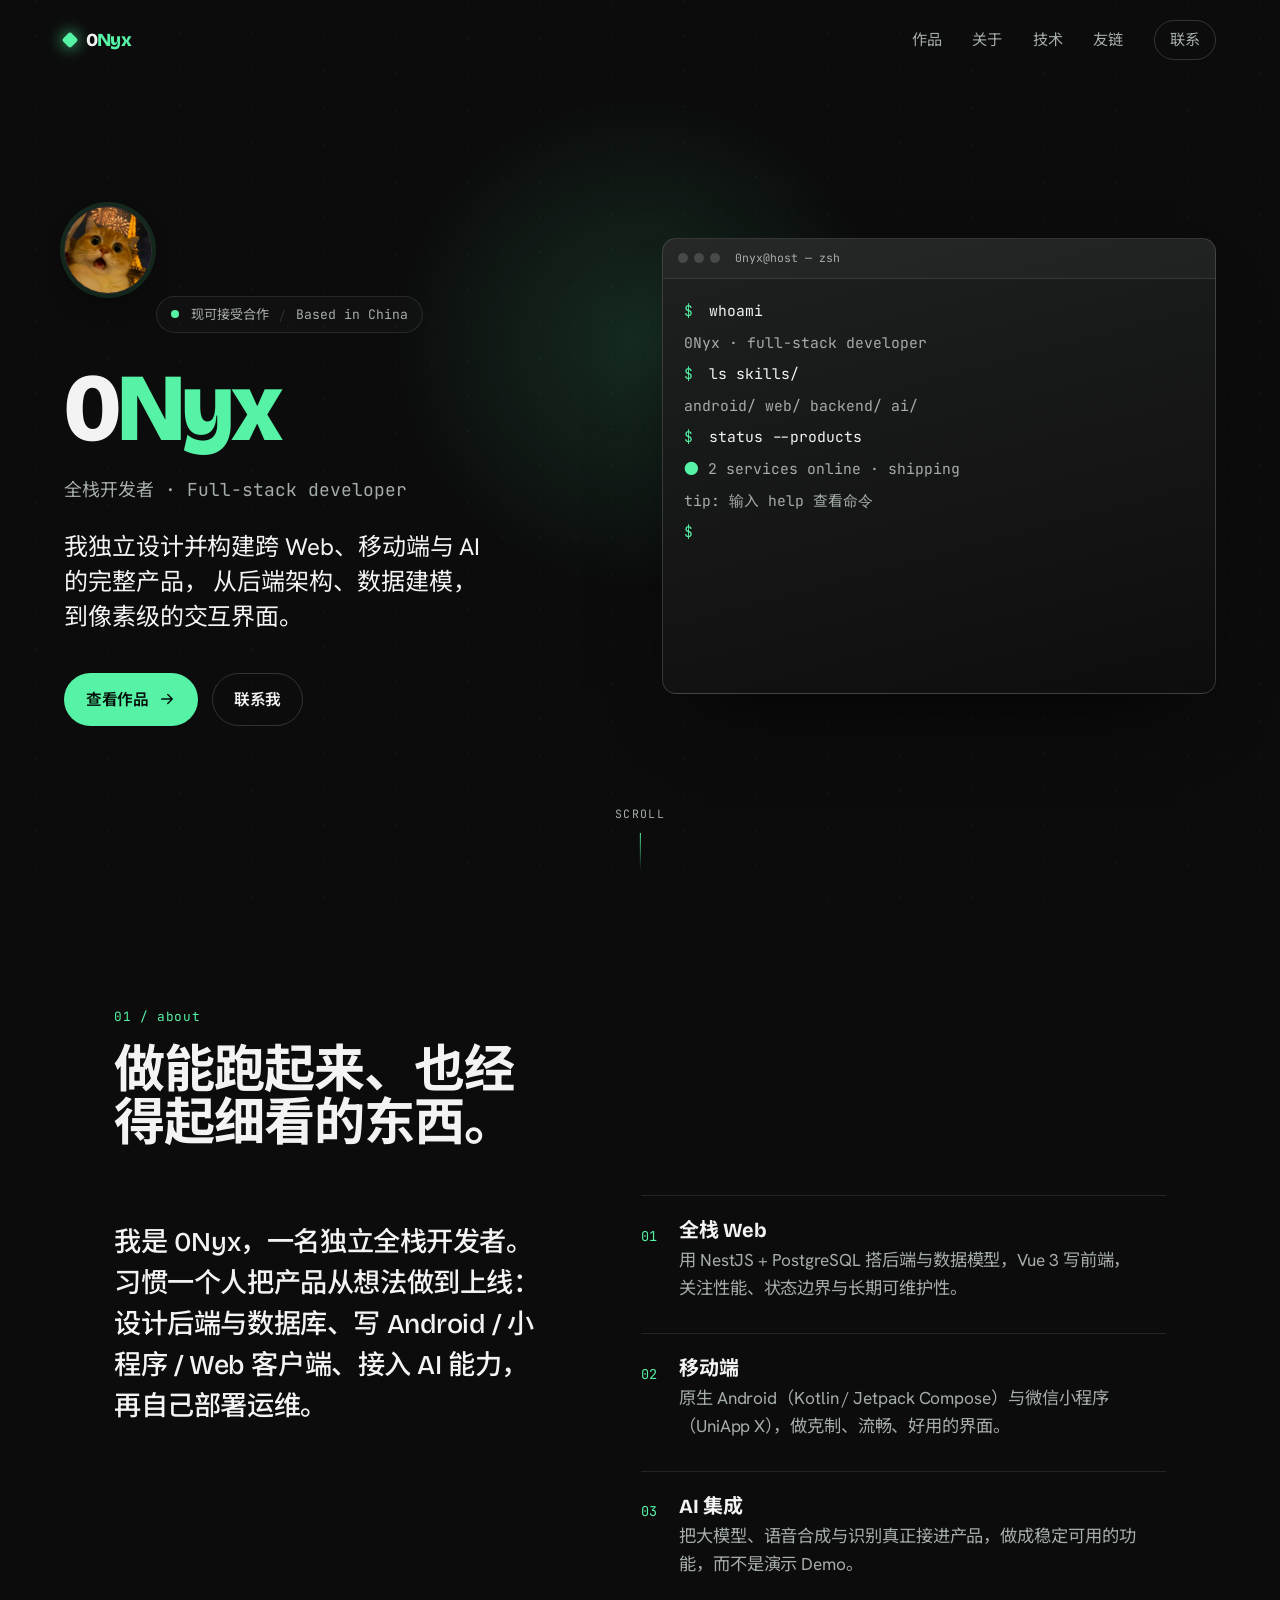
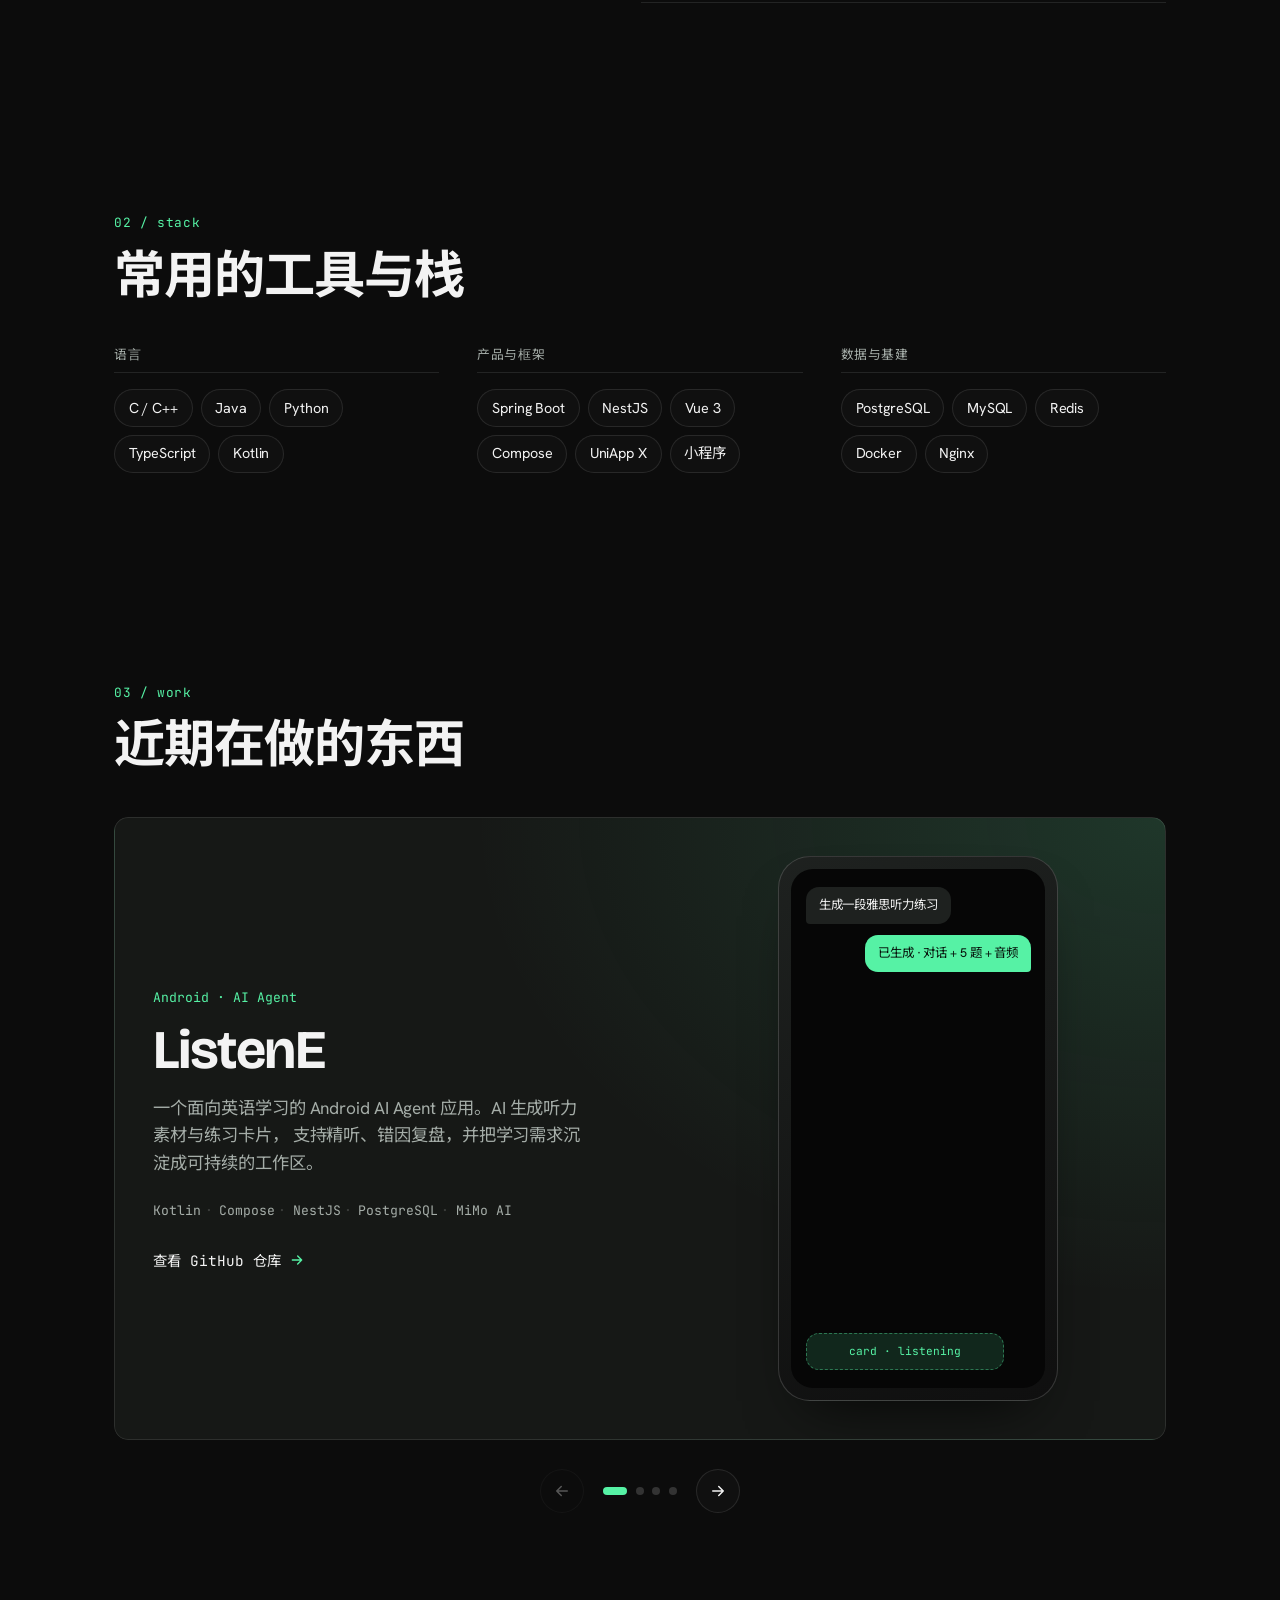
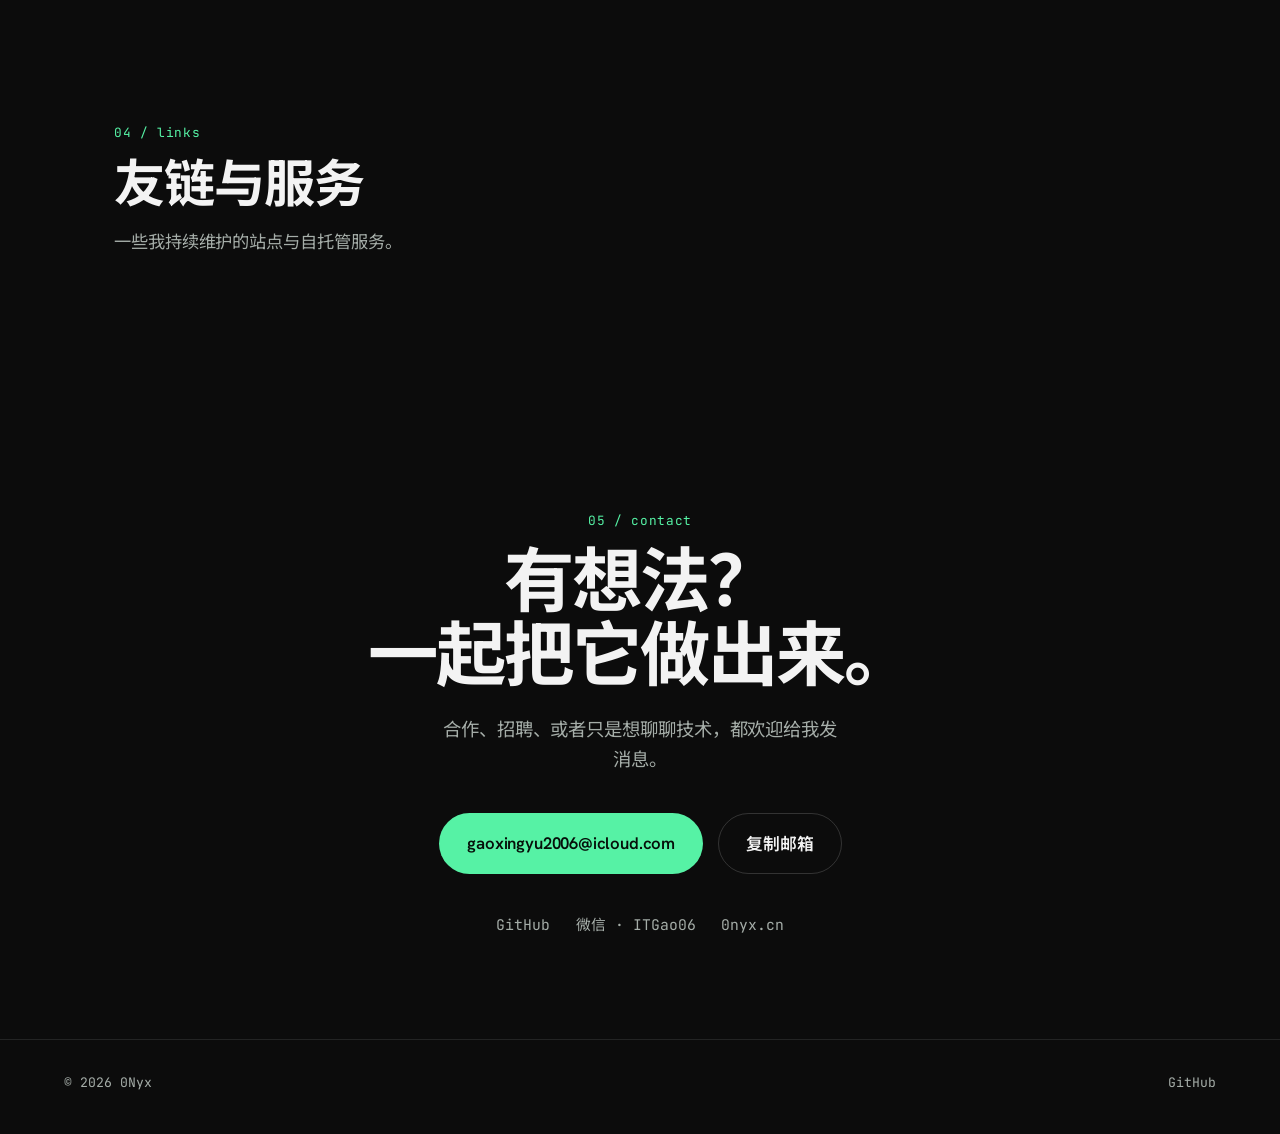
==== commit 341b629c: "Sync live homepage: stack, nav, remove downloads - Slim stack; add Spring Boot, languages, MySQL - R" ====
--- a/index.html
+++ b/index.html
@@ -193,33 +193,21 @@
         </div>
         <div class="stack__grid">
           <div class="stack__group" data-reveal>
-            <h3 class="stack__label mono">移动端</h3>
+            <h3 class="stack__label mono">语言</h3>
             <ul class="tags">
-              <li>Kotlin</li><li>Jetpack Compose</li><li>Material 3</li><li>UniApp X</li><li>微信小程序</li>
+              <li>C / C++</li><li>Java</li><li>Python</li><li>TypeScript</li><li>Kotlin</li>
             </ul>
           </div>
           <div class="stack__group" data-reveal>
-            <h3 class="stack__label mono">后端</h3>
+            <h3 class="stack__label mono">产品与框架</h3>
             <ul class="tags">
-              <li>NestJS</li><li>Node.js</li><li>TypeScript</li><li>Fastify</li><li>Prisma</li><li>PostgreSQL</li><li>Redis</li>
+              <li>Spring Boot</li><li>NestJS</li><li>Vue 3</li><li>Compose</li><li>UniApp X</li><li>小程序</li>
             </ul>
           </div>
           <div class="stack__group" data-reveal>
-            <h3 class="stack__label mono">前端</h3>
+            <h3 class="stack__label mono">数据与基建</h3>
             <ul class="tags">
-              <li>Vue 3</li><li>Vite</li><li>HTML / CSS</li><li>Canvas</li>
-            </ul>
-          </div>
-          <div class="stack__group" data-reveal>
-            <h3 class="stack__label mono">AI 能力</h3>
-            <ul class="tags">
-              <li>LLM 集成</li><li>TTS / ASR</li><li>Agent 编排</li>
-            </ul>
-          </div>
-          <div class="stack__group" data-reveal>
-            <h3 class="stack__label mono">工具与部署</h3>
-            <ul class="tags">
-              <li>Git</li><li>Docker</li><li>Nginx</li><li>PM2</li><li>宝塔面板</li>
+              <li>PostgreSQL</li><li>MySQL</li><li>Redis</li><li>Docker</li><li>Nginx</li>
             </ul>
           </div>
         </div>
@@ -362,16 +350,6 @@
           <p class="friend-links__lede" data-reveal>一些我持续维护的站点与自托管服务。</p>
         </div>
         <ul class="friend-links__grid">
-          <li class="friend-link" data-reveal>
-            <a href="https://0nyx.cn/downloads/" target="_blank" rel="noopener">
-              <div class="friend-link__body">
-                <span class="friend-link__tag mono">Web · Resources</span>
-                <h3>资源下载站</h3>
-                <p>集中整理常用工具、文件与项目资源的稳定下载入口。</p>
-                <span class="friend-link__host mono">0nyx.cn/downloads ↗</span>
-              </div>
-            </a>
-          </li>
         </ul>
       </section>
 
@@ -405,8 +383,7 @@
     <footer class="site-footer">
       <span class="mono">© <span id="year">2026</span> 0Nyx</span>
       <nav class="site-footer__links mono" aria-label="站点链接">
-        <a href="#links">友链</a>
-        <a href="https://github.com/0nyx06" target="_blank" rel="noopener">GitHub</a>
+<a href="https://github.com/0nyx06" target="_blank" rel="noopener">GitHub</a>
       </nav>
     </footer>
 
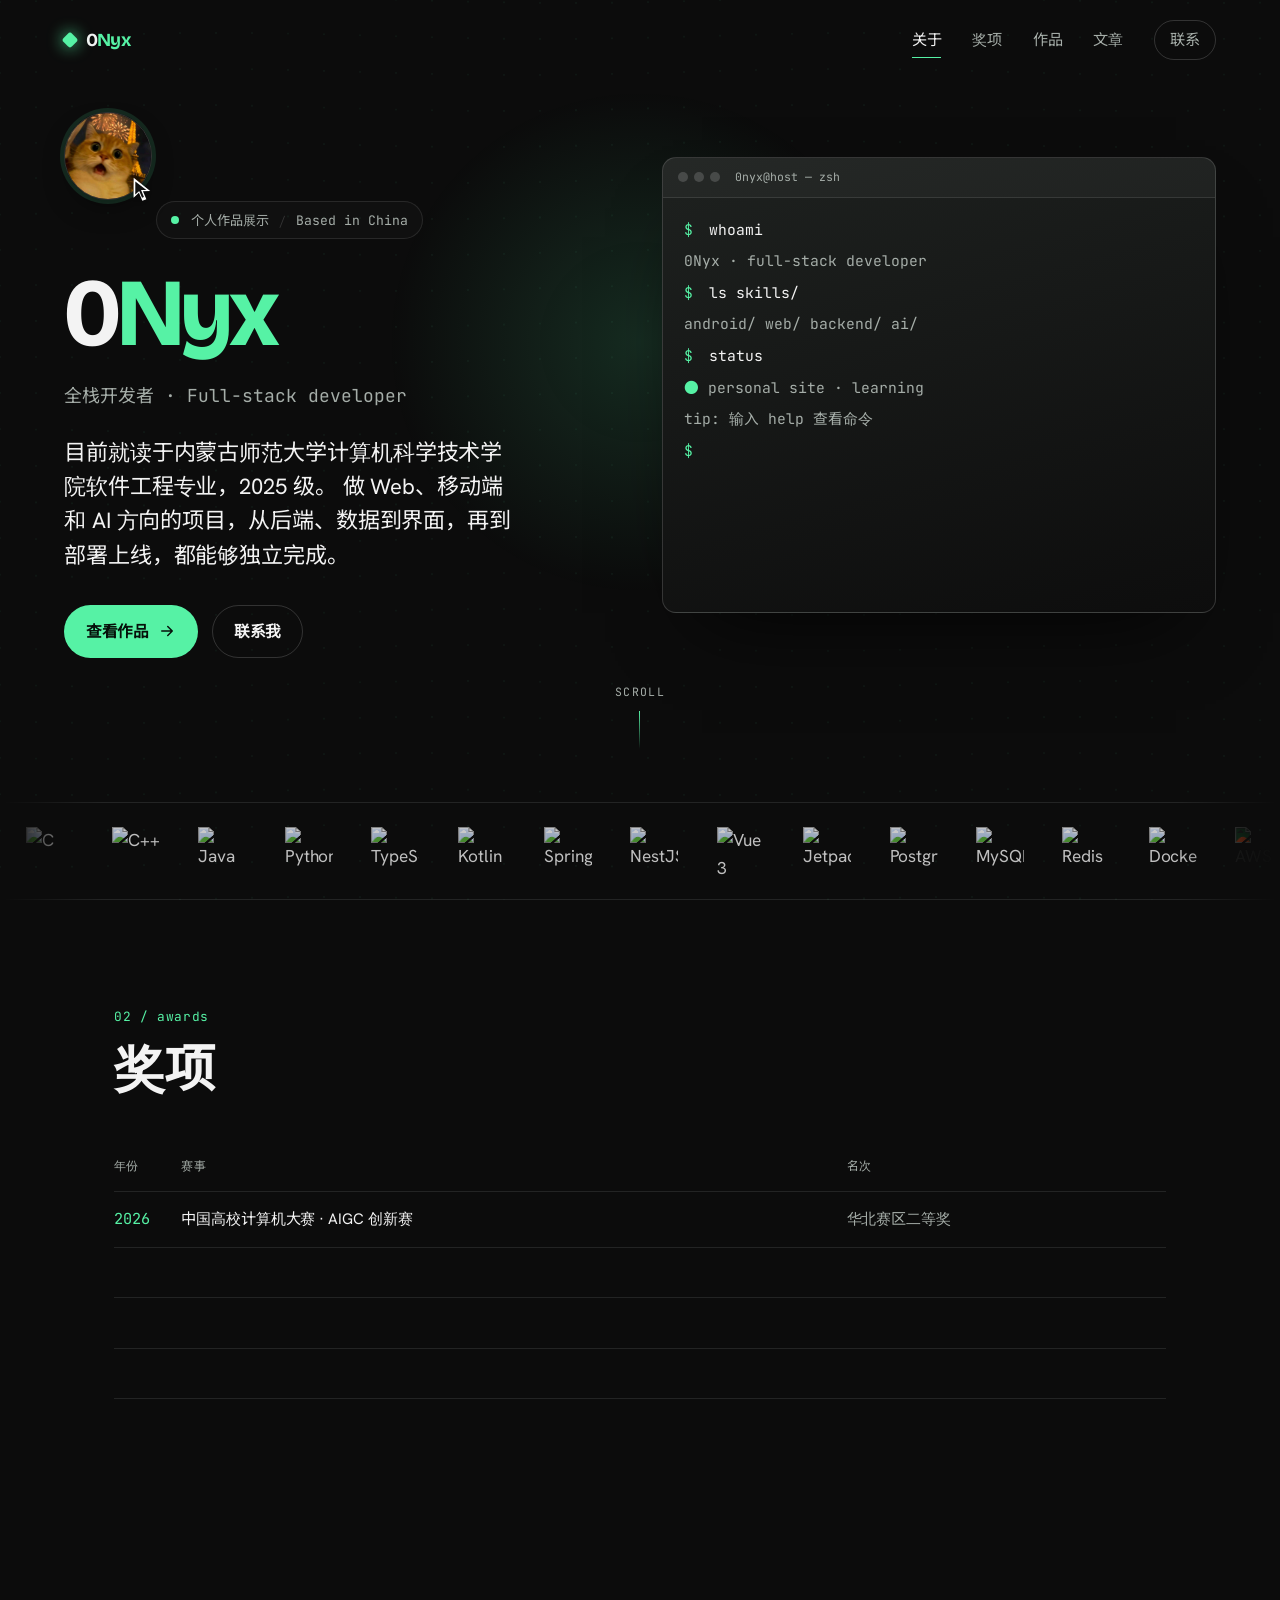
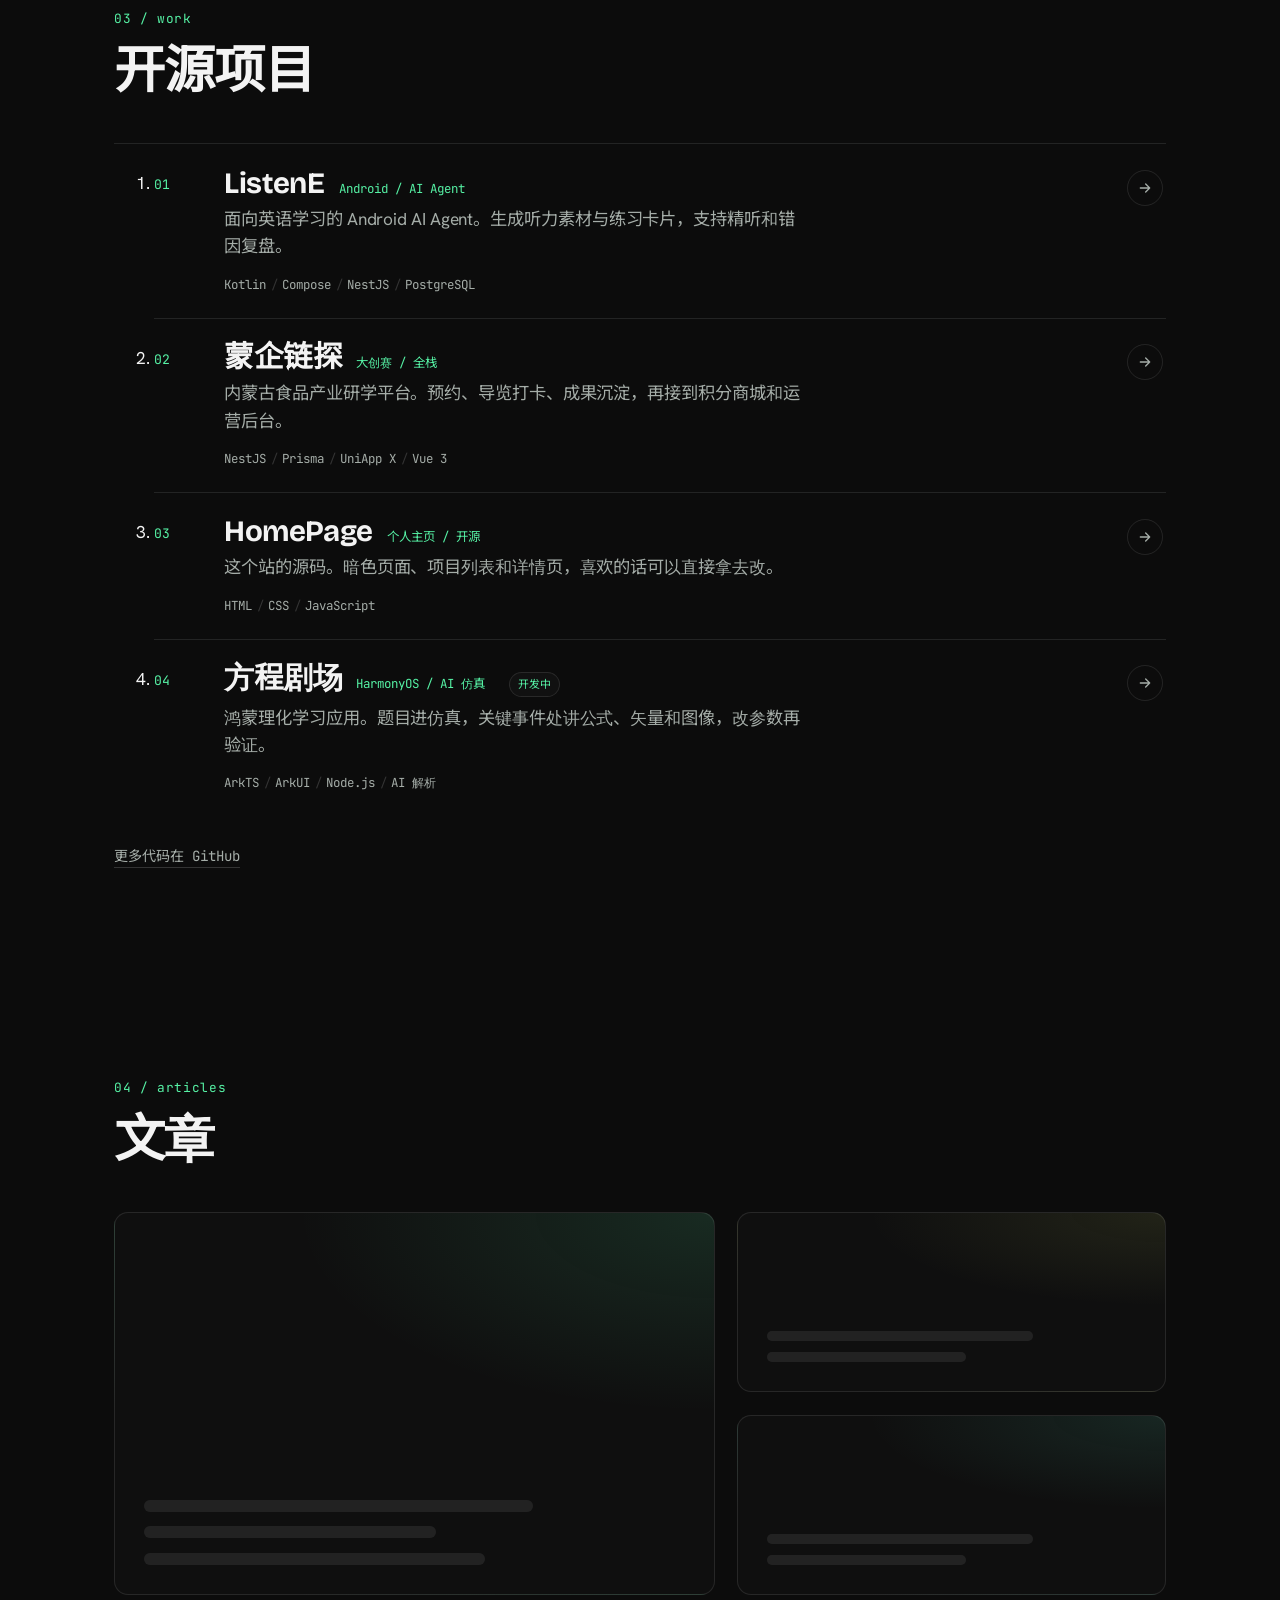
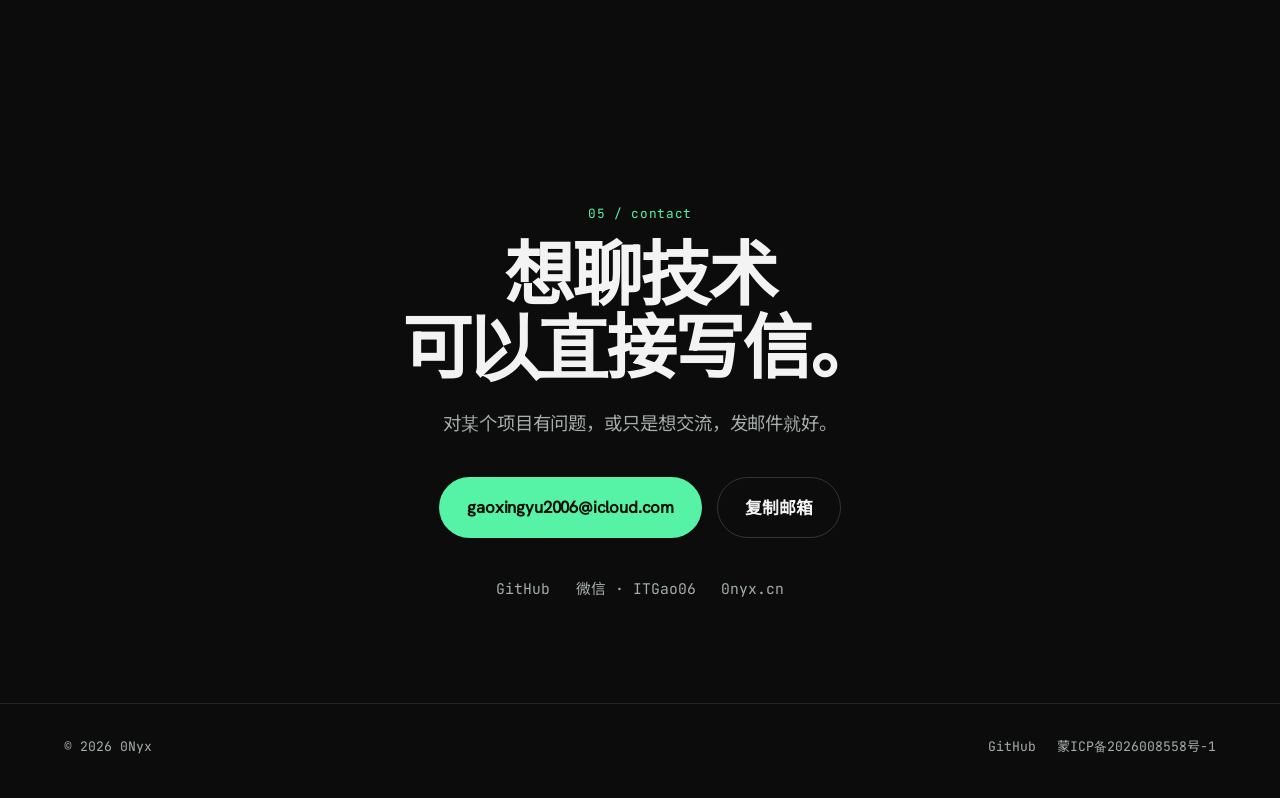
==== commit 02b90c87: "Publish the current personal homepage as a reusable static site. Keep HTML, CSS, JS, fonts, and proj" ====
--- a/index.html
+++ b/index.html
@@ -5,11 +5,11 @@
     <meta name="viewport" content="width=device-width, initial-scale=1.0" />
     <meta name="color-scheme" content="dark" />
     <meta name="theme-color" content="#0a0a0a" />
-    <link rel="icon" href="/assets/favicon.png?v=2" />
+    <link rel="icon" href="assets/favicon.png?v=2" />
     <title>0Nyx — 全栈开发者</title>
     <meta
       name="description"
-      content="0Nyx，独立全栈开发者。设计并构建跨 Web、移动端与 AI 的完整产品，从后端架构到像素级交互界面。"
+      content="0Nyx，个人开发者。这里放我在 Web、移动端和 AI 方向做过的项目。"
     />
     <link rel="canonical" href="https://www.0nyx.cn/" />
     <meta property="og:type" content="website" />
@@ -17,31 +17,31 @@
     <meta property="og:title" content="0Nyx — 全栈开发者" />
     <meta
       property="og:description"
-      content="独立全栈开发者。设计并构建跨 Web、移动端与 AI 的完整产品，从后端架构到像素级交互界面。"
+      content="个人开发者。这里放我在 Web、移动端和 AI 方向做过的项目。"
     />
     <meta property="og:url" content="https://www.0nyx.cn/" />
-    <meta property="og:image" content="https://www.0nyx.cn/assets/og.png" />
+    <meta property="og:image" content="assets/og.png" />
     <meta property="og:image:width" content="1200" />
     <meta property="og:image:height" content="630" />
     <meta name="twitter:card" content="summary_large_image" />
     <meta name="twitter:title" content="0Nyx — 全栈开发者" />
     <meta
       name="twitter:description"
-      content="独立全栈开发者。设计并构建跨 Web、移动端与 AI 的完整产品。"
+      content="个人开发者。这里放我在 Web、移动端和 AI 方向做过的项目。"
     />
-    <meta name="twitter:image" content="https://www.0nyx.cn/assets/og.png" />
-    <link rel="preload" href="/assets/fonts/bricolage-grotesque-latin.woff2" as="font" type="font/woff2" crossorigin />
-    <link rel="preload" href="/assets/fonts/hanken-grotesk-latin.woff2" as="font" type="font/woff2" crossorigin />
-    <link rel="preload" href="/assets/fonts/jetbrains-mono-latin.woff2" as="font" type="font/woff2" crossorigin />
-    <link rel="preload" href="/assets/fonts/noto-sans-sc-page.woff2" as="font" type="font/woff2" crossorigin />
-    <link rel="stylesheet" href="./styles.css?v=20260810g" />
+    <meta name="twitter:image" content="assets/og.png" />
+    <link rel="preload" href="assets/fonts/bricolage-grotesque-latin.woff2" as="font" type="font/woff2" crossorigin />
+    <link rel="preload" href="assets/fonts/hanken-grotesk-latin.woff2" as="font" type="font/woff2" crossorigin />
+    <link rel="preload" href="assets/fonts/jetbrains-mono-latin.woff2" as="font" type="font/woff2" crossorigin />
+    <link rel="preload" href="assets/fonts/noto-sans-sc-page.woff2" as="font" type="font/woff2" crossorigin />
+    <link rel="stylesheet" href="styles.css" />
     <script>
       // Mark JS available so reveal animations enhance an already-visible baseline.
       document.documentElement.classList.add("js");
     </script>
   </head>
   <body>
-    <a class="skip-link" href="#work">跳到作品</a>
+    <a class="skip-link" href="#about">跳到关于</a>
 
     <!-- Full-page pointer field (page-space lattice; scrolls with document) -->
     <div class="page-field" aria-hidden="true">
@@ -55,10 +55,10 @@
         <span class="brand__text">0<span class="brand__accent">Nyx</span></span>
       </a>
       <nav class="site-nav" aria-label="主导航">
+        <a href="#about">关于</a>
+        <a href="#awards">奖项</a>
         <a href="#work">作品</a>
-        <a href="#about">关于</a>
-        <a href="#stack">技术</a>
-        <a href="#links">友链</a>
+        <a href="#articles">文章</a>
         <a class="site-nav__cta" href="#contact">联系</a>
       </nav>
       <button
@@ -74,9 +74,9 @@
       </button>
       <nav class="mobile-nav" id="mobileNav" aria-label="移动端导航" hidden>
         <a href="#about"><span class="mono">01</span>关于</a>
-        <a href="#stack"><span class="mono">02</span>技术</a>
+        <a href="#awards"><span class="mono">02</span>奖项</a>
         <a href="#work"><span class="mono">03</span>作品</a>
-        <a href="#links"><span class="mono">04</span>友链</a>
+        <a href="#articles"><span class="mono">04</span>文章</a>
         <a href="#contact"><span class="mono">05</span>联系</a>
       </nav>
     </header>
@@ -84,15 +84,22 @@
 
     <main>
       <!-- HERO -->
-      <section class="hero" aria-label="介绍">
+      <section class="hero" id="about" aria-labelledby="about-h">
         <div class="hero__inner">
           <div class="hero__copy">
             <a class="hero__avatar-link" href="/meow/" data-reveal title="彩蛋：月薪喵" aria-label="打开彩蛋：月薪喵">
-              <img class="hero__avatar" src="/assets/avatar.png" alt="0Nyx 的头像" width="88" height="88" loading="eager" decoding="async" />
+              <img class="hero__avatar" src="assets/avatar.png" alt="0Nyx 的头像" width="88" height="88" loading="eager" decoding="async" />
+              <span class="hero__avatar-hint" aria-hidden="true">
+                <svg class="hero__mac-cursor" viewBox="0 0 32 32" width="28" height="28" fill="none">
+                  <path fill="#fff" d="M4.2 2.1 4.1 24.8l6.1-5.7 3.9 9.3 4.6-1.9-3.9-9.2 8.3-.2z"/>
+                  <path fill="#111" d="M6.1 6.2 6 21.2l4.5-4.2 3.3 7.8 2.1-.9-3.3-7.8 6.1-.1z"/>
+                </svg>
+                <span class="hero__click-label">click</span>
+              </span>
             </a>
             <p class="hero__status" data-reveal>
               <span class="status-dot" aria-hidden="true"></span>
-              <span class="mono">现可接受合作</span>
+              <span class="mono">个人作品展示</span>
               <span class="hero__status-sep" aria-hidden="true">/</span>
               <span class="mono">Based in China</span>
             </p>
@@ -102,10 +109,11 @@
             </h1>
 
             <p class="hero__role mono" data-reveal>全栈开发者 · Full-stack developer</p>
+            <h2 class="visually-hidden" id="about-h">关于</h2>
 
             <p class="hero__lede" data-reveal>
-              我独立设计并构建跨 Web、移动端与 AI 的完整产品，
-              从后端架构、数据建模，到像素级的交互界面。
+              目前就读于内蒙古师范大学计算机科学技术学院软件工程专业，2025 级。
+              做 Web、移动端和 AI 方向的项目，从后端、数据到界面，再到部署上线，都能够独立完成。
             </p>
 
             <div class="hero__actions" data-reveal>
@@ -131,8 +139,8 @@
                   <p class="term__line term__line--boot term__line--out" style="--i: 1">0Nyx · full-stack developer</p>
                   <p class="term__line term__line--boot" style="--i: 2"><span class="term__prompt">$</span> ls skills/</p>
                   <p class="term__line term__line--boot term__line--out" style="--i: 3">android/  web/  backend/  ai/</p>
-                  <p class="term__line term__line--boot" style="--i: 4"><span class="term__prompt">$</span> status --products</p>
-                  <p class="term__line term__line--boot term__line--out" style="--i: 5"><span class="term__ok">●</span> 2 services online · shipping</p>
+                  <p class="term__line term__line--boot" style="--i: 4"><span class="term__prompt">$</span> status</p>
+                  <p class="term__line term__line--boot term__line--out" style="--i: 5"><span class="term__ok">●</span> personal site · learning</p>
                 </div>
                 <p class="term__line term__line--boot" style="--i: 6" id="termCaretLine"><span class="term__prompt">$</span> <span class="term__caret"></span></p>
               </div>
@@ -140,76 +148,87 @@
           </div>
         </div>
 
-        <a class="hero__scroll mono" href="#about" aria-label="向下滚动">
+        <a class="hero__scroll mono" href="#awards" aria-label="向下滚动">
           <span>scroll</span>
           <span class="hero__scroll-line" aria-hidden="true"></span>
         </a>
-      </section>
-
-      <!-- ABOUT -->
-      <section class="section about" id="about" aria-labelledby="about-h">
+
+        <div class="stack-marquee" aria-label="常用语言和工具">
+          <div class="stack-marquee__window">
+            <div class="stack-marquee__track">
+              <ul class="stack-marquee__list">
+                <li><img src="https://cdn.simpleicons.org/c/c8d4ce" alt="C" title="C" width="54" height="54" loading="lazy" /></li>
+                <li><img src="https://cdn.simpleicons.org/cplusplus/c8d4ce" alt="C++" title="C++" width="54" height="54" loading="lazy" /></li>
+                <li><img src="https://cdn.simpleicons.org/openjdk/c8d4ce" alt="Java" title="Java" width="54" height="54" loading="lazy" /></li>
+                <li><img src="https://cdn.simpleicons.org/python/c8d4ce" alt="Python" title="Python" width="54" height="54" loading="lazy" /></li>
+                <li><img src="https://cdn.simpleicons.org/typescript/c8d4ce" alt="TypeScript" title="TypeScript" width="54" height="54" loading="lazy" /></li>
+                <li><img src="https://cdn.simpleicons.org/kotlin/c8d4ce" alt="Kotlin" title="Kotlin" width="54" height="54" loading="lazy" /></li>
+                <li><img src="https://cdn.simpleicons.org/spring/c8d4ce" alt="Spring Boot" title="Spring Boot" width="54" height="54" loading="lazy" /></li>
+                <li><img src="https://cdn.simpleicons.org/nestjs/c8d4ce" alt="NestJS" title="NestJS" width="54" height="54" loading="lazy" /></li>
+                <li><img src="https://cdn.simpleicons.org/vuedotjs/c8d4ce" alt="Vue 3" title="Vue 3" width="54" height="54" loading="lazy" /></li>
+                <li><img src="https://cdn.simpleicons.org/jetpackcompose/c8d4ce" alt="Jetpack Compose" title="Jetpack Compose" width="54" height="54" loading="lazy" /></li>
+                <li><img src="https://cdn.simpleicons.org/postgresql/c8d4ce" alt="PostgreSQL" title="PostgreSQL" width="54" height="54" loading="lazy" /></li>
+                <li><img src="https://cdn.simpleicons.org/mysql/c8d4ce" alt="MySQL" title="MySQL" width="54" height="54" loading="lazy" /></li>
+                <li><img src="https://cdn.simpleicons.org/redis/c8d4ce" alt="Redis" title="Redis" width="54" height="54" loading="lazy" /></li>
+                <li><img src="https://cdn.simpleicons.org/docker/c8d4ce" alt="Docker" title="Docker" width="54" height="54" loading="lazy" /></li>
+                <li><img class="stack-marquee__mono" src="https://cdn.jsdelivr.net/npm/simple-icons@11/icons/amazons3.svg" alt="AWS S3" title="AWS S3" width="54" height="54" loading="lazy" /></li>
+              </ul>
+              <ul class="stack-marquee__list" aria-hidden="true">
+                <li><img src="https://cdn.simpleicons.org/c/c8d4ce" alt="" width="54" height="54" loading="lazy" /></li>
+                <li><img src="https://cdn.simpleicons.org/cplusplus/c8d4ce" alt="" width="54" height="54" loading="lazy" /></li>
+                <li><img src="https://cdn.simpleicons.org/openjdk/c8d4ce" alt="" width="54" height="54" loading="lazy" /></li>
+                <li><img src="https://cdn.simpleicons.org/python/c8d4ce" alt="" width="54" height="54" loading="lazy" /></li>
+                <li><img src="https://cdn.simpleicons.org/typescript/c8d4ce" alt="" width="54" height="54" loading="lazy" /></li>
+                <li><img src="https://cdn.simpleicons.org/kotlin/c8d4ce" alt="" width="54" height="54" loading="lazy" /></li>
+                <li><img src="https://cdn.simpleicons.org/spring/c8d4ce" alt="" width="54" height="54" loading="lazy" /></li>
+                <li><img src="https://cdn.simpleicons.org/nestjs/c8d4ce" alt="" width="54" height="54" loading="lazy" /></li>
+                <li><img src="https://cdn.simpleicons.org/vuedotjs/c8d4ce" alt="" width="54" height="54" loading="lazy" /></li>
+                <li><img src="https://cdn.simpleicons.org/jetpackcompose/c8d4ce" alt="" width="54" height="54" loading="lazy" /></li>
+                <li><img src="https://cdn.simpleicons.org/postgresql/c8d4ce" alt="" width="54" height="54" loading="lazy" /></li>
+                <li><img src="https://cdn.simpleicons.org/mysql/c8d4ce" alt="" width="54" height="54" loading="lazy" /></li>
+                <li><img src="https://cdn.simpleicons.org/redis/c8d4ce" alt="" width="54" height="54" loading="lazy" /></li>
+                <li><img src="https://cdn.simpleicons.org/docker/c8d4ce" alt="" width="54" height="54" loading="lazy" /></li>
+                <li><img class="stack-marquee__mono" src="https://cdn.jsdelivr.net/npm/simple-icons@11/icons/amazons3.svg" alt="" width="54" height="54" loading="lazy" /></li>
+              </ul>
+            </div>
+          </div>
+        </div>
+
+      </section>
+
+      <!-- AWARDS -->
+      <section class="section" id="awards" aria-labelledby="awards-h">
         <div class="section__head">
-          <span class="section__index mono" data-reveal>01 / about</span>
-          <h2 class="section__title" id="about-h" data-reveal>
-            做能跑起来、也经得起细看的东西。
-          </h2>
-        </div>
-        <div class="about__body">
-          <p class="about__lead" data-reveal>
-            我是 0Nyx，一名独立全栈开发者。习惯一个人把产品从想法做到上线：
-            设计后端与数据库、写 Android / 小程序 / Web 客户端、接入 AI 能力，再自己部署运维。
-          </p>
-          <ul class="capabilities" aria-label="工作领域">
-            <li class="capability" data-reveal>
-              <span class="capability__no mono">01</span>
-              <div class="capability__text">
-                <h3>全栈 Web</h3>
-                <p>用 NestJS + PostgreSQL 搭后端与数据模型，Vue 3 写前端，关注性能、状态边界与长期可维护性。</p>
-              </div>
-            </li>
-            <li class="capability" data-reveal>
-              <span class="capability__no mono">02</span>
-              <div class="capability__text">
-                <h3>移动端</h3>
-                <p>原生 Android（Kotlin / Jetpack Compose）与微信小程序（UniApp X），做克制、流畅、好用的界面。</p>
-              </div>
-            </li>
-            <li class="capability" data-reveal>
-              <span class="capability__no mono">03</span>
-              <div class="capability__text">
-                <h3>AI 集成</h3>
-                <p>把大模型、语音合成与识别真正接进产品，做成稳定可用的功能，而不是演示 Demo。</p>
-              </div>
-            </li>
-          </ul>
-        </div>
-      </section>
-
-      <!-- STACK -->
-      <section class="section stack" id="stack" aria-labelledby="stack-h">
-        <div class="section__head">
-          <span class="section__index mono" data-reveal>02 / stack</span>
-          <h2 class="section__title" id="stack-h" data-reveal>常用的工具与栈</h2>
-        </div>
-        <div class="stack__grid">
-          <div class="stack__group" data-reveal>
-            <h3 class="stack__label mono">语言</h3>
-            <ul class="tags">
-              <li>C / C++</li><li>Java</li><li>Python</li><li>TypeScript</li><li>Kotlin</li>
-            </ul>
-          </div>
-          <div class="stack__group" data-reveal>
-            <h3 class="stack__label mono">产品与框架</h3>
-            <ul class="tags">
-              <li>Spring Boot</li><li>NestJS</li><li>Vue 3</li><li>Compose</li><li>UniApp X</li><li>小程序</li>
-            </ul>
-          </div>
-          <div class="stack__group" data-reveal>
-            <h3 class="stack__label mono">数据与基建</h3>
-            <ul class="tags">
-              <li>PostgreSQL</li><li>MySQL</li><li>Redis</li><li>Docker</li><li>Nginx</li>
-            </ul>
-          </div>
+          <span class="section__index mono" data-reveal>02 / awards</span>
+          <h2 class="section__title" id="awards-h" data-reveal>奖项</h2>
+        </div>
+
+        <div class="awards" data-reveal>
+          <table class="awards__table">
+            <thead>
+              <tr>
+                <th scope="col">年份</th>
+                <th scope="col">赛事</th>
+                <th scope="col">名次</th>
+              </tr>
+            </thead>
+            <tbody>
+              <tr>
+                <td class="mono">2026</td>
+                <td>中国高校计算机大赛 · AIGC 创新赛</td>
+                <td>华北赛区二等奖</td>
+              </tr>
+              <tr class="awards__slot" aria-hidden="true">
+                <td></td><td></td><td></td>
+              </tr>
+              <tr class="awards__slot" aria-hidden="true">
+                <td></td><td></td><td></td>
+              </tr>
+              <tr class="awards__slot" aria-hidden="true">
+                <td></td><td></td><td></td>
+              </tr>
+            </tbody>
+          </table>
         </div>
       </section>
 
@@ -217,139 +236,122 @@
       <section class="section work" id="work" aria-labelledby="work-h">
         <div class="section__head">
           <span class="section__index mono" data-reveal>03 / work</span>
-          <h2 class="section__title" id="work-h" data-reveal>近期在做的东西</h2>
-        </div>
-
-        <!-- Album-style gallery -->
-        <div class="gallery" id="workGallery" role="region" aria-roledescription="轮播" aria-label="作品相册">
-          <div class="gallery__viewport" id="galleryViewport" tabindex="0" aria-label="作品相册，左右滑动或使用方向键切换">
-            <div class="gallery__slide" role="group" aria-roledescription="相册页" aria-label="第 1 页，共 4 页">
-              <a class="feature" href="https://github.com/0nyx06/listene" rel="noopener" target="_blank" data-reveal data-tilt>
-                <div class="feature__meta">
-                  <span class="feature__tag mono">Android · AI Agent</span>
-                  <h3 class="feature__title">ListenE</h3>
-                  <p class="feature__desc">
-                    一个面向英语学习的 Android AI Agent 应用。AI 生成听力素材与练习卡片，
-                    支持精听、错因复盘，并把学习需求沉淀成可持续的工作区。
-                  </p>
-                  <ul class="feature__stack mono" aria-label="技术栈">
-                    <li>Kotlin</li><li>Compose</li><li>NestJS</li><li>PostgreSQL</li><li>MiMo AI</li>
-                  </ul>
-                  <span class="feature__link mono">
-                    查看 GitHub 仓库
-                    <svg viewBox="0 0 24 24" aria-hidden="true"><path d="M5 12h14M13 6l6 6-6 6" /></svg>
-                  </span>
-                </div>
-                <div class="feature__art" aria-hidden="true">
-                  <div class="device">
-                    <div class="device__screen">
-                      <span class="device__bubble device__bubble--in">生成一段雅思听力练习</span>
-                      <span class="device__bubble device__bubble--out">已生成 · 对话 + 5 题 + 音频</span>
-                      <span class="device__bubble device__bubble--card mono">card · listening</span>
-                    </div>
-                  </div>
-                </div>
-              </a>
-            </div>
-
-            <div class="gallery__slide" role="group" aria-roledescription="相册页" aria-label="第 2 页，共 4 页">
-              <a class="feature feature--reverse" href="https://0nyx.cn/mqlt/" rel="noopener" target="_blank" data-reveal data-tilt>
-                <div class="feature__meta">
-                  <span class="feature__tag mono">产业研学 · 全栈</span>
-                  <h3 class="feature__title">蒙企链探</h3>
-                  <p class="feature__desc">
-                    面向内蒙古食品产业的研学服务平台。把龙头企业资源做成可预约、可导览打卡、
-                    可沉淀成果的研学闭环，并打通积分成长、商城兑换与企业运营后台。
-                  </p>
-                  <ul class="feature__stack mono" aria-label="技术栈">
-                    <li>NestJS</li><li>Prisma</li><li>PostgreSQL</li><li>UniApp X</li><li>Vue 3</li><li>Redis</li>
-                  </ul>
-                  <span class="feature__link mono">
-                    访问官网
-                    <svg viewBox="0 0 24 24" aria-hidden="true"><path d="M5 12h14M13 6l6 6-6 6" /></svg>
-                  </span>
-                </div>
-                <div class="feature__art">
-                  <canvas
-                    class="mqlt-canvas"
-                    id="mqltCanvas"
-                    width="760"
-                    height="480"
-                    role="img"
-                    aria-label="蒙企链探研学运营数据看板动态示意图"
-                  >蒙企链探研学运营数据看板示意图</canvas>
-                </div>
-              </a>
-            </div>
-
-            <div class="gallery__slide" role="group" aria-roledescription="相册页" aria-label="第 3 页，共 4 页">
-              <a class="feature" href="#contact" data-reveal data-tilt>
-                <div class="feature__meta">
-                  <span class="feature__tag mono">HarmonyOS · AI 仿真 <span class="feature__pill mono">In dev</span></span>
-                  <h3 class="feature__title">方程剧场</h3>
-                  <p class="feature__desc">
-                    面向中学生的鸿蒙 AI 理化学习应用。输入理化题目，
-                    AI 提取参数生成可信的交互式科学仿真，在关键事件处讲解公式、矢量与图像，可改参数重新验证规律。
-                  </p>
-                  <ul class="feature__stack mono" aria-label="技术栈">
-                    <li>HarmonyOS</li><li>ArkTS</li><li>ArkUI</li><li>Node.js</li><li>AI 解析</li>
-                  </ul>
-                  <span class="feature__link mono">
-                    聊聊这个项目
-                    <svg viewBox="0 0 24 24" aria-hidden="true"><path d="M5 12h14M13 6l6 6-6 6" /></svg>
-                  </span>
-                </div>
-                <div class="feature__art">
-                  <canvas
-                    class="eq-canvas"
-                    id="eqCanvas"
-                    width="760"
-                    height="480"
-                    role="img"
-                    aria-label="方程剧场斜抛运动仿真示意动画"
-                  >方程剧场斜抛运动仿真示意图</canvas>
-                </div>
-              </a>
-            </div>
-
-            <div class="gallery__slide" role="group" aria-roledescription="相册页" aria-label="第 4 页，共 4 页">
-              <a class="feature feature--gh" href="https://github.com/0nyx06" rel="noopener" target="_blank" data-reveal data-tilt>
-                <div class="feature__meta">
-                  <span class="feature__tag mono">Code · 开源 <span class="feature__pill mono">GitHub</span></span>
-                  <h3 class="feature__title">更多项目</h3>
-                  <p class="feature__desc">更多代码与实验都在我的 GitHub 上。</p>
-                  <span class="feature__link mono">
-                    打开 github.com/0nyx06
-                    <svg viewBox="0 0 24 24" aria-hidden="true"><path d="M5 12h14M13 6l6 6-6 6" /></svg>
-                  </span>
-                </div>
-                <div class="feature__art" aria-hidden="true">
-                  <span class="feature__glyph mono">GH</span>
-                </div>
-              </a>
-            </div>
-          </div>
-
-          <div class="gallery__controls">
-            <button class="gallery__btn" id="galleryPrev" type="button" aria-controls="galleryViewport" aria-label="上一页">
-              <svg viewBox="0 0 24 24" aria-hidden="true"><path d="M19 12H5M11 6l-6 6 6 6" /></svg>
-            </button>
-            <div class="gallery__dots" id="galleryDots" aria-label="选择相册页"></div>
-            <button class="gallery__btn" id="galleryNext" type="button" aria-controls="galleryViewport" aria-label="下一页">
-              <svg viewBox="0 0 24 24" aria-hidden="true"><path d="M5 12h14M13 6l6 6-6 6" /></svg>
-            </button>
-          </div>
-        </div>
-      </section>
-
-      <!-- LINKS -->
-      <section class="section friend-links" id="links" aria-labelledby="links-h">
+          <h2 class="section__title" id="work-h" data-reveal>开源项目</h2>
+        </div>
+
+        <ol class="project-list">
+          <li data-reveal>
+            <a class="project-row" href="/projects/listene/">
+              <span class="project-row__idx mono">01</span>
+              <div class="project-row__body">
+                <div class="project-row__top">
+                  <h3>ListenE</h3>
+                  <span class="project-row__tag mono">Android / AI Agent</span>
+                </div>
+                <p>面向英语学习的 Android AI Agent。生成听力素材与练习卡片，支持精听和错因复盘。</p>
+                <ul class="project-row__stack mono" aria-label="技术栈">
+                  <li>Kotlin</li><li>Compose</li><li>NestJS</li><li>PostgreSQL</li>
+                </ul>
+              </div>
+              <span class="project-row__go" aria-hidden="true">
+                <svg viewBox="0 0 24 24"><path d="M5 12h14M13 6l6 6-6 6" /></svg>
+              </span>
+            </a>
+          </li>
+          <li data-reveal>
+            <a class="project-row" href="/projects/mqlt/">
+              <span class="project-row__idx mono">02</span>
+              <div class="project-row__body">
+                <div class="project-row__top">
+                  <h3>蒙企链探</h3>
+                  <span class="project-row__tag mono">大创赛 / 全栈</span>
+                </div>
+                <p>内蒙古食品产业研学平台。预约、导览打卡、成果沉淀，再接到积分商城和运营后台。</p>
+                <ul class="project-row__stack mono" aria-label="技术栈">
+                  <li>NestJS</li><li>Prisma</li><li>UniApp X</li><li>Vue 3</li>
+                </ul>
+              </div>
+              <span class="project-row__go" aria-hidden="true">
+                <svg viewBox="0 0 24 24"><path d="M5 12h14M13 6l6 6-6 6" /></svg>
+              </span>
+            </a>
+          </li>
+          <li data-reveal>
+            <a class="project-row" href="/projects/homepage/">
+              <span class="project-row__idx mono">03</span>
+              <div class="project-row__body">
+                <div class="project-row__top">
+                  <h3>HomePage</h3>
+                  <span class="project-row__tag mono">个人主页 / 开源</span>
+                </div>
+                <p>这个站的源码。暗色页面、项目列表和详情页，喜欢的话可以直接拿去改。</p>
+                <ul class="project-row__stack mono" aria-label="技术栈">
+                  <li>HTML</li><li>CSS</li><li>JavaScript</li>
+                </ul>
+              </div>
+              <span class="project-row__go" aria-hidden="true">
+                <svg viewBox="0 0 24 24"><path d="M5 12h14M13 6l6 6-6 6" /></svg>
+              </span>
+            </a>
+          </li>
+          <li data-reveal>
+            <a class="project-row" href="/projects/equamotion/">
+              <span class="project-row__idx mono">04</span>
+              <div class="project-row__body">
+                <div class="project-row__top">
+                  <h3>方程剧场</h3>
+                  <span class="project-row__tag mono">HarmonyOS / AI 仿真</span>
+                  <span class="feature__pill mono">开发中</span>
+                </div>
+                <p>鸿蒙理化学习应用。题目进仿真，关键事件处讲公式、矢量和图像，改参数再验证。</p>
+                <ul class="project-row__stack mono" aria-label="技术栈">
+                  <li>ArkTS</li><li>ArkUI</li><li>Node.js</li><li>AI 解析</li>
+                </ul>
+              </div>
+              <span class="project-row__go" aria-hidden="true">
+                <svg viewBox="0 0 24 24"><path d="M5 12h14M13 6l6 6-6 6" /></svg>
+              </span>
+            </a>
+          </li>
+        </ol>
+
+        <p class="work__more mono" data-reveal>
+          <a href="https://github.com/0nyx06" rel="noopener" target="_blank">更多代码在 GitHub</a>
+        </p>
+      </section>
+
+      <!-- ARTICLES -->
+      <section class="section articles" id="articles" aria-labelledby="articles-h">
         <div class="section__head">
-          <span class="section__index mono" data-reveal>04 / links</span>
-          <h2 class="section__title" id="links-h" data-reveal>友链与服务</h2>
-          <p class="friend-links__lede" data-reveal>一些我持续维护的站点与自托管服务。</p>
-        </div>
-        <ul class="friend-links__grid">
+          <span class="section__index mono" data-reveal>04 / articles</span>
+          <h2 class="section__title" id="articles-h" data-reveal>文章</h2>
+        </div>
+        <ul class="articles__grid">
+          <li class="article-card article-card--lead article-card--empty" data-reveal>
+            <article aria-label="文章占位">
+              <div class="article-card__bars" aria-hidden="true">
+                <span></span>
+                <span></span>
+                <span></span>
+              </div>
+            </article>
+          </li>
+          <li class="article-card article-card--empty" data-reveal>
+            <article aria-label="文章占位">
+              <div class="article-card__bars" aria-hidden="true">
+                <span></span>
+                <span></span>
+              </div>
+            </article>
+          </li>
+          <li class="article-card article-card--empty" data-reveal>
+            <article aria-label="文章占位">
+              <div class="article-card__bars" aria-hidden="true">
+                <span></span>
+                <span></span>
+              </div>
+            </article>
+          </li>
         </ul>
       </section>
 
@@ -358,10 +360,10 @@
         <div class="contact__inner">
           <span class="section__index mono" data-reveal>05 / contact</span>
           <h2 class="contact__title" id="contact-h" data-reveal>
-            <span>有想法？</span><span>一起把它做出来。</span>
+            <span>想聊技术</span><span>可以直接写信。</span>
           </h2>
           <p class="contact__lede" data-reveal>
-            合作、招聘、或者只是想聊聊技术，都欢迎给我发消息。
+            对某个项目有问题，或只是想交流，发邮件就好。
           </p>
           <div class="contact__actions" data-reveal>
             <a class="btn btn--primary btn--lg" href="mailto:gaoxingyu2006@icloud.com">
@@ -383,12 +385,13 @@
     <footer class="site-footer">
       <span class="mono">© <span id="year">2026</span> 0Nyx</span>
       <nav class="site-footer__links mono" aria-label="站点链接">
-<a href="https://github.com/0nyx06" target="_blank" rel="noopener">GitHub</a>
+        <a href="https://github.com/0nyx06" target="_blank" rel="noopener">GitHub</a>
+        <a href="https://beian.miit.gov.cn/" target="_blank" rel="noopener">蒙ICP备2026008558号-1</a>
       </nav>
     </footer>
 
     <div class="toast" id="toast" role="status" aria-live="polite"></div>
 
-    <script src="./script.js?v=20260810g"></script>
+    <script src="script.js"></script>
   </body>
 </html>
--- a/styles.css
+++ b/styles.css
@@ -8,34 +8,30 @@
 @font-face {
   font-family: "Bricolage Grotesque";
   font-style: normal;
-  font-weight: 500 800;
-  font-stretch: 100%;
+  font-weight: 700;
   font-display: swap;
-  src: url("/assets/fonts/bricolage-grotesque-latin.woff2") format("woff2");
-  unicode-range: U+0000-00FF, U+0131, U+0152-0153, U+02BB-02BC, U+02C6, U+02DA, U+02DC, U+0304, U+0308, U+0329, U+2000-206F, U+20AC, U+2122, U+2191, U+2193, U+2212, U+2215, U+FEFF, U+FFFD;
+  src: url("assets/fonts/bricolage-grotesque-latin.woff2") format("woff2");
 }
 @font-face {
   font-family: "Hanken Grotesk";
   font-style: normal;
-  font-weight: 400 600;
+  font-weight: 400;
   font-display: swap;
-  src: url("/assets/fonts/hanken-grotesk-latin.woff2") format("woff2");
-  unicode-range: U+0000-00FF, U+0131, U+0152-0153, U+02BB-02BC, U+02C6, U+02DA, U+02DC, U+0304, U+0308, U+0329, U+2000-206F, U+20AC, U+2122, U+2191, U+2193, U+2212, U+2215, U+FEFF, U+FFFD;
+  src: url("assets/fonts/hanken-grotesk-latin.woff2") format("woff2");
 }
 @font-face {
   font-family: "JetBrains Mono";
   font-style: normal;
-  font-weight: 400 500;
+  font-weight: 400;
   font-display: swap;
-  src: url("/assets/fonts/jetbrains-mono-latin.woff2") format("woff2");
-  unicode-range: U+0000-00FF, U+0131, U+0152-0153, U+02BB-02BC, U+02C6, U+02DA, U+02DC, U+0304, U+0308, U+0329, U+2000-206F, U+20AC, U+2122, U+2191, U+2193, U+2212, U+2215, U+FEFF, U+FFFD;
+  src: url("assets/fonts/jetbrains-mono-latin.woff2") format("woff2");
 }
 @font-face {
   font-family: "Noto Sans SC Subset";
   font-style: normal;
-  font-weight: 100 900;
+  font-weight: 400;
   font-display: swap;
-  src: url("/assets/fonts/noto-sans-sc-page.woff2") format("woff2");
+  src: url("assets/fonts/noto-sans-sc-page.woff2") format("woff2");
 }
 
 :root {
@@ -188,6 +184,18 @@
   transition: top 0.25s var(--ease);
 }
 .skip-link:focus { top: 1rem; }
+
+.visually-hidden {
+  position: absolute;
+  width: 1px;
+  height: 1px;
+  padding: 0;
+  margin: -1px;
+  overflow: hidden;
+  clip: rect(0, 0, 0, 0);
+  white-space: nowrap;
+  border: 0;
+}
 
 /* ---------- Header ---------- */
 
@@ -398,7 +406,7 @@
   display: flex;
   flex-direction: column;
   justify-content: center;
-  padding: 7rem var(--gutter) 5rem;
+  padding: 7rem var(--gutter) 0;
   overflow: visible;
   isolation: isolate;
 }
@@ -413,6 +421,7 @@
 }
 
 .hero__avatar-link {
+  position: relative;
   display: inline-block;
   margin-bottom: 1.5rem;
   border-radius: 50%;
@@ -442,6 +451,56 @@
   display: block;
   margin: 0;
   border: 1px solid var(--line-strong);
+}
+
+.hero__avatar-hint {
+  position: absolute;
+  right: -6px;
+  bottom: -4px;
+  width: 28px;
+  height: 28px;
+  pointer-events: none;
+  transform-origin: 4px 4px;
+  animation: macCursorHint 2.4s var(--ease) infinite;
+  filter: drop-shadow(0 2px 4px oklch(0 0 0 / 0.45));
+}
+.hero__mac-cursor {
+  display: block;
+  width: 28px;
+  height: 28px;
+}
+.hero__click-label {
+  position: absolute;
+  left: 18px;
+  top: -10px;
+  font-family: var(--font-mono);
+  font-size: 0.62rem;
+  font-weight: 500;
+  letter-spacing: 0.08em;
+  text-transform: lowercase;
+  color: oklch(0.96 0.02 100);
+  background: oklch(0.18 0.02 250 / 0.88);
+  border: 1px solid oklch(1 0 0 / 0.12);
+  border-radius: 999px;
+  padding: 0.08rem 0.38rem;
+  line-height: 1.3;
+  white-space: nowrap;
+  opacity: 0;
+  transform: translateY(4px) scale(0.9);
+  animation: clickLabelHint 2.4s var(--ease) infinite;
+}
+@keyframes macCursorHint {
+  0%, 18% { transform: translate(8px, 10px) rotate(-8deg); }
+  38% { transform: translate(1px, 2px) rotate(-2deg); }
+  46% { transform: translate(1px, 3px) rotate(-2deg) scale(0.88); }
+  54% { transform: translate(1px, 2px) rotate(-2deg) scale(1); }
+  72%, 100% { transform: translate(8px, 10px) rotate(-8deg); }
+}
+@keyframes clickLabelHint {
+  0%, 36% { opacity: 0; transform: translateY(4px) scale(0.9); }
+  46% { opacity: 1; transform: translateY(-2px) scale(1); }
+  62% { opacity: 1; transform: translateY(-2px) scale(1); }
+  78%, 100% { opacity: 0; transform: translateY(-6px) scale(0.96); }
 }
 
 .hero__status {
@@ -486,11 +545,11 @@
 }
 
 .hero__lede {
-  max-width: 33ch;
-  font-size: clamp(1.15rem, 1rem + 1vw, 1.5rem);
-  line-height: 1.45;
+  max-width: 38ch;
+  font-size: clamp(1.12rem, 1rem + 0.7vw, 1.38rem);
+  line-height: 1.55;
   color: var(--ink);
-  margin: 0 0 2.4rem;
+  margin: 0 0 2rem;
 }
 
 .hero__actions {
@@ -625,15 +684,13 @@
 }
 
 .hero__scroll {
-  position: absolute;
-  left: 50%;
-  bottom: 1.8rem;
-  transform: translateX(-50%);
+  position: relative;
   z-index: var(--z-base);
   display: flex;
   flex-direction: column;
   align-items: center;
   gap: 0.6rem;
+  margin: 1.6rem auto 1.2rem;
   font-size: 0.72rem;
   color: var(--muted);
   letter-spacing: 0.12em;
@@ -675,53 +732,17 @@
   font-size: clamp(2rem, 1.4rem + 2.6vw, 3.2rem);
   max-width: 18ch;
 }
+.work__lede {
+  max-width: 42ch;
+  margin: 1rem 0 0;
+  color: var(--muted);
+  font-size: 1.05rem;
+}
 
 /* ---------- About ---------- */
 
-.about__body {
-  display: grid;
-  grid-template-columns: 1fr;
-  gap: clamp(2.2rem, 4vw, 3.5rem);
-}
-.about__lead {
-  font-size: clamp(1.25rem, 1.05rem + 1vw, 1.7rem);
-  line-height: 1.5;
-  max-width: 24ch;
-  color: var(--ink);
-  font-family: var(--font-display);
-  font-weight: 500;
-  letter-spacing: -0.015em;
-}
-@media (min-width: 860px) {
-  .about__body { grid-template-columns: 0.95fr 1.05fr; align-items: start; }
-}
-
-.capabilities { display: grid; gap: 0.4rem; }
-.capability {
-  display: grid;
-  grid-template-columns: auto 1fr;
-  gap: 1.4rem;
-  padding: 1.5rem 0;
-  border-top: 1px solid var(--line);
-}
-.capability:last-child { border-bottom: 1px solid var(--line); }
-.capability__no { color: var(--signal); font-size: 0.85rem; padding-top: 0.35rem; }
-.capability__text h3 {
-  font-size: 1.25rem;
-  font-weight: 700;
-  margin-bottom: 0.4rem;
-  letter-spacing: -0.01em;
-}
-.capability__text p { color: var(--muted); margin: 0; max-width: 46ch; }
-
-/* ---------- Stack ---------- */
-
-.stack__grid {
-  display: grid;
-  grid-template-columns: repeat(auto-fit, minmax(180px, 1fr));
-  gap: clamp(1.6rem, 3vw, 2.6rem);
-}
-.stack__label {
+.awards { min-width: 0; }
+.awards__label {
   font-size: 0.8rem;
   color: var(--muted);
   margin: 0 0 1rem;
@@ -729,6 +750,97 @@
   border-bottom: 1px solid var(--line);
   letter-spacing: 0.04em;
 }
+.awards__table {
+  width: 100%;
+  border-collapse: collapse;
+  font-size: 0.95rem;
+}
+.awards__table th,
+.awards__table td {
+  text-align: left;
+  padding: 0.95rem 0.8rem 0.95rem 0;
+  vertical-align: top;
+}
+.awards__table th {
+  font-family: var(--font-mono);
+  font-size: 0.74rem;
+  font-weight: 400;
+  color: var(--muted);
+  letter-spacing: 0.04em;
+  border-bottom: 1px solid var(--line);
+}
+.awards__table td {
+  border-bottom: 1px solid var(--line);
+  color: var(--ink);
+}
+.awards__table td:first-child { width: 4.2rem; color: var(--signal); }
+.awards__table td:last-child { color: var(--muted); white-space: nowrap; }
+.awards__table tbody tr:hover td { color: var(--ink); }
+.awards__slot td {
+  height: 3.15rem;
+  padding-top: 0;
+  padding-bottom: 0;
+}
+.awards__slot:hover td { color: inherit; }
+
+@media (max-width: 640px) {
+  .awards__table th:first-child,
+  .awards__table td:first-child { display: none; }
+  .awards__table td:last-child { white-space: normal; }
+}
+
+/* ---------- Stack marquee ---------- */
+
+.hero .stack-marquee {
+  width: 100vw;
+  margin: auto calc(50% - 50vw) 0;
+}
+.stack-marquee {
+  margin-top: clamp(2.4rem, 4vw, 3.6rem);
+}
+.stack-marquee__window {
+  overflow: hidden;
+  border-block: 1px solid var(--line);
+  -webkit-mask-image: linear-gradient(90deg, transparent, black 8%, black 92%, transparent);
+  mask-image: linear-gradient(90deg, transparent, black 8%, black 92%, transparent);
+}
+.stack-marquee__track {
+  display: flex;
+  width: max-content;
+  animation: stack-scroll 36s linear infinite;
+}
+.stack-marquee:hover .stack-marquee__track {
+  animation-play-state: paused;
+}
+.stack-marquee__list {
+  display: flex;
+  align-items: center;
+  gap: clamp(1.8rem, 3vw, 3.2rem);
+  padding: 1.5rem 1.6rem;
+}
+.stack-marquee__list img {
+  display: block;
+  width: 48px;
+  height: 48px;
+  object-fit: contain;
+  opacity: 0.78;
+  transition: opacity 0.2s var(--ease), transform 0.2s var(--ease);
+}
+.stack-marquee__mono {
+  filter: invert(86%) sepia(6%) saturate(220%) hue-rotate(88deg) brightness(96%);
+}
+.stack-marquee__list li:hover img {
+  opacity: 1;
+  transform: translateY(-3px);
+}
+@keyframes stack-scroll {
+  to { transform: translateX(-50%); }
+}
+@media (prefers-reduced-motion: reduce) {
+  .stack-marquee__track { animation: none; }
+  .stack-marquee__window { overflow-x: auto; }
+}
+
 .tags { display: flex; flex-wrap: wrap; gap: 0.5rem; }
 .tags li {
   font-size: 0.9rem;
@@ -740,6 +852,273 @@
   transition: border-color 0.25s var(--ease), color 0.25s var(--ease), background 0.25s var(--ease);
 }
 .tags li:hover { border-color: var(--signal); color: var(--signal); }
+
+/* ---------- Work: open-source project list ---------- */
+
+.project-list {
+  display: grid;
+  border-top: 1px solid var(--line);
+}
+.project-list > li + li {
+  border-top: 1px solid var(--line);
+}
+.project-row {
+  display: grid;
+  grid-template-columns: 3.2rem 1fr auto;
+  gap: 1rem 1.2rem;
+  align-items: start;
+  padding: 1.45rem 0.2rem 1.45rem 0;
+  border-radius: var(--radius-sm);
+  transition: background 0.3s var(--ease), transform 0.3s var(--ease);
+}
+.project-row:hover,
+.project-row:focus-visible {
+  background: oklch(1 0 0 / 0.025);
+}
+.project-row__idx {
+  color: var(--signal);
+  font-size: 0.82rem;
+  padding-top: 0.42rem;
+}
+.project-row__top {
+  display: flex;
+  flex-wrap: wrap;
+  align-items: baseline;
+  gap: 0.55rem 0.9rem;
+  margin-bottom: 0.45rem;
+}
+.project-row__top h3 {
+  font-size: clamp(1.35rem, 1.15rem + 1vw, 1.85rem);
+  letter-spacing: -0.02em;
+}
+.project-row__tag {
+  color: var(--signal);
+  font-size: 0.78rem;
+}
+.project-row p {
+  margin: 0 0 0.85rem;
+  color: var(--muted);
+  max-width: 58ch;
+}
+.project-row__stack {
+  display: flex;
+  flex-wrap: wrap;
+  gap: 0.45rem 1rem;
+  font-size: 0.78rem;
+  color: var(--muted);
+}
+.project-row__stack li { position: relative; }
+.project-row__stack li:not(:last-child)::after {
+  content: "/";
+  position: absolute;
+  right: -0.7rem;
+  color: var(--line-strong);
+}
+.project-row__go {
+  display: grid;
+  place-items: center;
+  width: 36px;
+  height: 36px;
+  margin-top: 0.15rem;
+  border: 1px solid var(--line);
+  border-radius: 50%;
+  color: var(--muted);
+  transition: border-color 0.3s var(--ease), color 0.3s var(--ease),
+    background 0.3s var(--ease), transform 0.3s var(--ease);
+}
+.project-row__go svg {
+  width: 16px;
+  height: 16px;
+  fill: none;
+  stroke: currentColor;
+  stroke-width: 2;
+  stroke-linecap: round;
+  stroke-linejoin: round;
+}
+.project-row:hover .project-row__go,
+.project-row:focus-visible .project-row__go {
+  border-color: var(--signal);
+  color: var(--signal);
+  background: var(--signal-soft);
+  transform: translateX(3px);
+}
+.work__more {
+  margin: 1.8rem 0 0;
+  font-size: 0.88rem;
+}
+.work__more a {
+  color: var(--muted);
+  border-bottom: 1px solid var(--line-strong);
+  padding-bottom: 0.12rem;
+  transition: color 0.25s var(--ease), border-color 0.25s var(--ease);
+}
+.work__more a:hover { color: var(--signal); border-color: var(--signal); }
+
+@media (max-width: 640px) {
+  .project-row {
+    grid-template-columns: 2.4rem 1fr;
+    padding: 1.2rem 0;
+  }
+  .project-row__go { display: none; }
+}
+
+/* ---------- Project detail ---------- */
+
+.page-project .hero { display: none; }
+.project-page {
+  padding-top: 6.4rem;
+}
+.project-crumb {
+  display: inline-flex;
+  align-items: center;
+  gap: 0.55rem;
+  margin: 0 0 1.4rem;
+  color: var(--muted);
+  font-size: 0.82rem;
+}
+.project-crumb a { color: var(--muted); transition: color 0.25s var(--ease); }
+.project-crumb a:hover { color: var(--signal); }
+.project-crumb svg {
+  width: 14px;
+  height: 14px;
+  fill: none;
+  stroke: currentColor;
+  stroke-width: 2;
+  stroke-linecap: round;
+  stroke-linejoin: round;
+}
+.project-hero {
+  display: grid;
+  gap: clamp(1.6rem, 3vw, 2.6rem);
+  margin-bottom: clamp(2.2rem, 4vw, 3.4rem);
+  padding-bottom: clamp(2rem, 3.5vw, 2.8rem);
+  border-bottom: 1px solid var(--line);
+}
+.project-kicker {
+  color: var(--signal);
+  font-size: 0.82rem;
+  margin: 0 0 0.85rem;
+}
+.project-hero h1 {
+  font-size: clamp(2.4rem, 1.6rem + 3.4vw, 4.2rem);
+  letter-spacing: -0.03em;
+  margin: 0 0 1rem;
+}
+.project-hero__lede {
+  max-width: 46ch;
+  color: var(--muted);
+  font-size: clamp(1.05rem, 0.98rem + 0.5vw, 1.22rem);
+  margin: 0 0 1.6rem;
+}
+.project-hero__actions {
+  display: flex;
+  flex-wrap: wrap;
+  gap: 0.8rem;
+}
+.project-hero__actions:empty { display: none; }
+.project-meta {
+  display: flex;
+  flex-wrap: wrap;
+  gap: 1.4rem 2.4rem;
+  margin: 0 0 1.6rem;
+}
+.project-meta dt {
+  font-size: 0.74rem;
+  color: var(--muted);
+  margin-bottom: 0.25rem;
+}
+.project-meta dd { margin: 0; }
+.project-grid {
+  display: grid;
+  gap: clamp(2rem, 4vw, 3.4rem);
+}
+.project-copy h2 {
+  font-size: clamp(1.35rem, 1.15rem + 0.8vw, 1.7rem);
+  margin: 0 0 0.9rem;
+}
+.project-copy p {
+  color: var(--muted);
+  max-width: 62ch;
+  margin: 0 0 1rem;
+}
+.project-points {
+  display: grid;
+  gap: 0.85rem;
+  margin: 0 0 1.4rem;
+}
+.project-points li {
+  display: grid;
+  grid-template-columns: 0.7rem 1fr;
+  gap: 0.85rem;
+  color: var(--muted);
+  max-width: 62ch;
+}
+.project-points li::before {
+  content: "";
+  width: 7px;
+  height: 7px;
+  margin-top: 0.55rem;
+  border-radius: 50%;
+  background: var(--signal);
+}
+.project-art {
+  display: flex;
+  justify-content: center;
+  align-items: center;
+}
+.page-project .mqlt-canvas,
+.page-project .eq-canvas {
+  width: min(100%, 560px);
+}
+.page-project .device { width: min(240px, 64vw); }
+
+@media (min-width: 860px) {
+  .project-hero {
+    grid-template-columns: minmax(0, 1.15fr) minmax(0, 0.85fr);
+    align-items: center;
+  }
+  .project-grid {
+    grid-template-columns: minmax(0, 1.2fr) minmax(240px, 0.7fr);
+    align-items: start;
+  }
+}
+
+.project-aside {
+  padding: 1.3rem 1.4rem 1.45rem;
+  border: 1px solid var(--line);
+  border-radius: var(--radius);
+  background: oklch(1 0 0 / 0.02);
+}
+.project-aside h2 {
+  font-size: 0.82rem;
+  color: var(--muted);
+  font-family: var(--font-mono);
+  font-weight: 400;
+  margin: 0 0 0.9rem;
+}
+.project-aside .tags { margin-bottom: 1.3rem; }
+.project-aside a {
+  display: inline-flex;
+  align-items: center;
+  gap: 0.45rem;
+  color: var(--signal);
+  font-family: var(--font-mono);
+  font-size: 0.82rem;
+}
+.project-aside a svg {
+  width: 14px;
+  height: 14px;
+  fill: none;
+  stroke: currentColor;
+  stroke-width: 2;
+  stroke-linecap: round;
+  stroke-linejoin: round;
+}
+.project-aside__note {
+  margin: 0;
+  color: var(--muted);
+  font-size: 0.9rem;
+}
 
 /* ---------- Work: album gallery ---------- */
 
@@ -1007,78 +1386,111 @@
   }
 }
 
-/* ---------- Links ---------- */
-
-.friend-links__lede {
-  max-width: 42ch;
+/* ---------- Articles ---------- */
+
+.articles__lede {
+  max-width: 46ch;
   margin: 1rem 0 0;
   color: var(--muted);
 }
-.friend-links__grid {
+.articles__grid {
   display: grid;
   gap: clamp(1rem, 2vw, 1.4rem);
 }
-.friend-link {
+.article-card {
   min-width: 0;
-  --friend-accent: var(--signal);
-  --friend-soft: var(--signal-soft);
-}
-.friend-link > a {
-  display: grid;
-  height: 100%;
-  overflow: hidden;
+  --article-accent: var(--signal);
+  --article-soft: var(--signal-soft);
+}
+.article-card article {
+  display: flex;
+  flex-direction: column;
+  min-height: 100%;
+  padding: clamp(1.3rem, 2.5vw, 1.8rem);
   border: 1px solid var(--line);
   border-radius: var(--radius);
   background:
-    radial-gradient(110% 100% at 100% 100%, var(--friend-soft), transparent 62%),
+    radial-gradient(120% 90% at 100% 0%, var(--article-soft), transparent 58%),
     oklch(1 0 0 / 0.015);
   transition: transform 0.35s var(--ease), border-color 0.35s var(--ease),
     background 0.35s var(--ease);
 }
-.friend-link > a:hover {
-  transform: translateY(-4px);
-  border-color: var(--friend-accent);
+.article-card article:hover {
+  transform: translateY(-3px);
+  border-color: var(--article-accent);
   background:
-    radial-gradient(110% 100% at 100% 100%, var(--friend-soft), transparent 62%),
+    radial-gradient(120% 90% at 100% 0%, var(--article-soft), transparent 58%),
     var(--surface);
 }
-.friend-link__body {
-  display: flex;
-  flex-direction: column;
-  min-width: 0;
-  min-height: 220px;
-  padding: clamp(1.3rem, 2.5vw, 1.7rem);
-}
-.friend-link__tag {
-  color: var(--friend-accent);
-  font-size: 0.76rem;
-}
-.friend-link h3 {
-  margin: 0.6rem 0 0.55rem;
-  font-size: 1.55rem;
-}
-.friend-link p {
-  margin: 0 0 1.35rem;
-  color: var(--muted);
-  font-size: 0.95rem;
-}
-.friend-link__host {
+.article-card__meta {
+  display: flex;
+  flex-wrap: wrap;
+  align-items: center;
+  gap: 0.45rem 0.85rem;
+  color: var(--article-accent);
+  font-size: 0.74rem;
+}
+.article-card__status {
+  color: var(--muted);
+}
+.article-card h3 {
+  margin: 0.85rem 0 0.7rem;
+  font-size: clamp(1.35rem, 1.1rem + 1.2vw, 1.85rem);
+  letter-spacing: -0.02em;
+}
+.article-card p {
+  margin: 0 0 1.4rem;
+  color: var(--muted);
+  font-size: 0.98rem;
+  max-width: 58ch;
+}
+.article-card__cta {
   margin-top: auto;
-  overflow-wrap: anywhere;
-  color: var(--friend-accent);
-  font-size: 0.8rem;
-}
-.friend-link:nth-child(1) { --friend-accent: oklch(0.84 0.14 115); --friend-soft: oklch(0.84 0.14 115 / 0.1); }
-.friend-link:nth-child(2) { --friend-accent: oklch(0.82 0.13 172); --friend-soft: oklch(0.82 0.13 172 / 0.11); }
-
-@media (min-width: 700px) {
-  .friend-links__grid { grid-template-columns: repeat(2, minmax(0, 1fr)); }
+  color: var(--article-accent);
+  font-size: 0.78rem;
+}
+.article-card--empty article {
+  min-height: 180px;
+  justify-content: flex-end;
+}
+.article-card__bars {
+  display: grid;
+  gap: 0.7rem;
+  margin-top: auto;
+}
+.article-card__bars span {
+  display: block;
+  height: 10px;
+  border-radius: 999px;
+  background: oklch(1 0 0 / 0.08);
+}
+.article-card__bars span:nth-child(1) { width: 72%; }
+.article-card__bars span:nth-child(2) { width: 54%; }
+.article-card__bars span:nth-child(3) { width: 63%; }
+.article-card--lead.article-card--empty article { min-height: 100%; }
+.article-card--lead .article-card__bars { margin-top: 2.4rem; gap: 0.9rem; }
+.article-card--lead .article-card__bars span { height: 12px; }
+.article-card:nth-child(1) { --article-accent: oklch(0.86 0.17 158); --article-soft: oklch(0.86 0.17 158 / 0.12); }
+.article-card:nth-child(2) { --article-accent: oklch(0.84 0.14 115); --article-soft: oklch(0.84 0.14 115 / 0.1); }
+.article-card:nth-child(3) { --article-accent: oklch(0.82 0.13 172); --article-soft: oklch(0.82 0.13 172 / 0.11); }
+
+@media (min-width: 860px) {
+  .articles__grid {
+    grid-template-columns: 1.4fr 1fr;
+    grid-template-rows: auto auto;
+  }
+  .article-card--lead {
+    grid-row: 1 / span 2;
+  }
+  .article-card--lead article {
+    min-height: 320px;
+  }
 }
 
 @media (max-width: 640px) {
-  .friend-link__body { min-height: 0; padding: 1.15rem; }
-  .friend-link h3 { font-size: 1.35rem; }
-  .friend-link p { margin-bottom: 1rem; }
+  .article-card article { padding: 1.15rem; }
+  .article-card h3 { font-size: 1.28rem; }
+  .article-card p { margin-bottom: 1rem; }
 }
 
 /* ---------- Contact ---------- */
@@ -1189,8 +1601,9 @@
 
 @media (prefers-reduced-motion: reduce) {
   .js [data-reveal] { opacity: 1; transform: none; transition: none; }
-  .status-dot, .hero__scroll-line { animation: none; }
-  .btn, .project__link, .feature, .friend-link > a, .tags li { transition: none; }
+  .status-dot, .hero__scroll-line, .hero__avatar-hint, .hero__click-label { animation: none; }
+  .btn, .project__link, .project-row, .feature, .friend-link > a, .article-card article, .tags li, .stack-marquee__list img { transition: none; }
+  .stack-marquee__track { animation: none; }
   .page-field__glow { display: none; }
   .hero__art, .term__caret { animation: none; }
   .js .hero__art .term__line--boot { opacity: 1; transform: none; animation: none; }
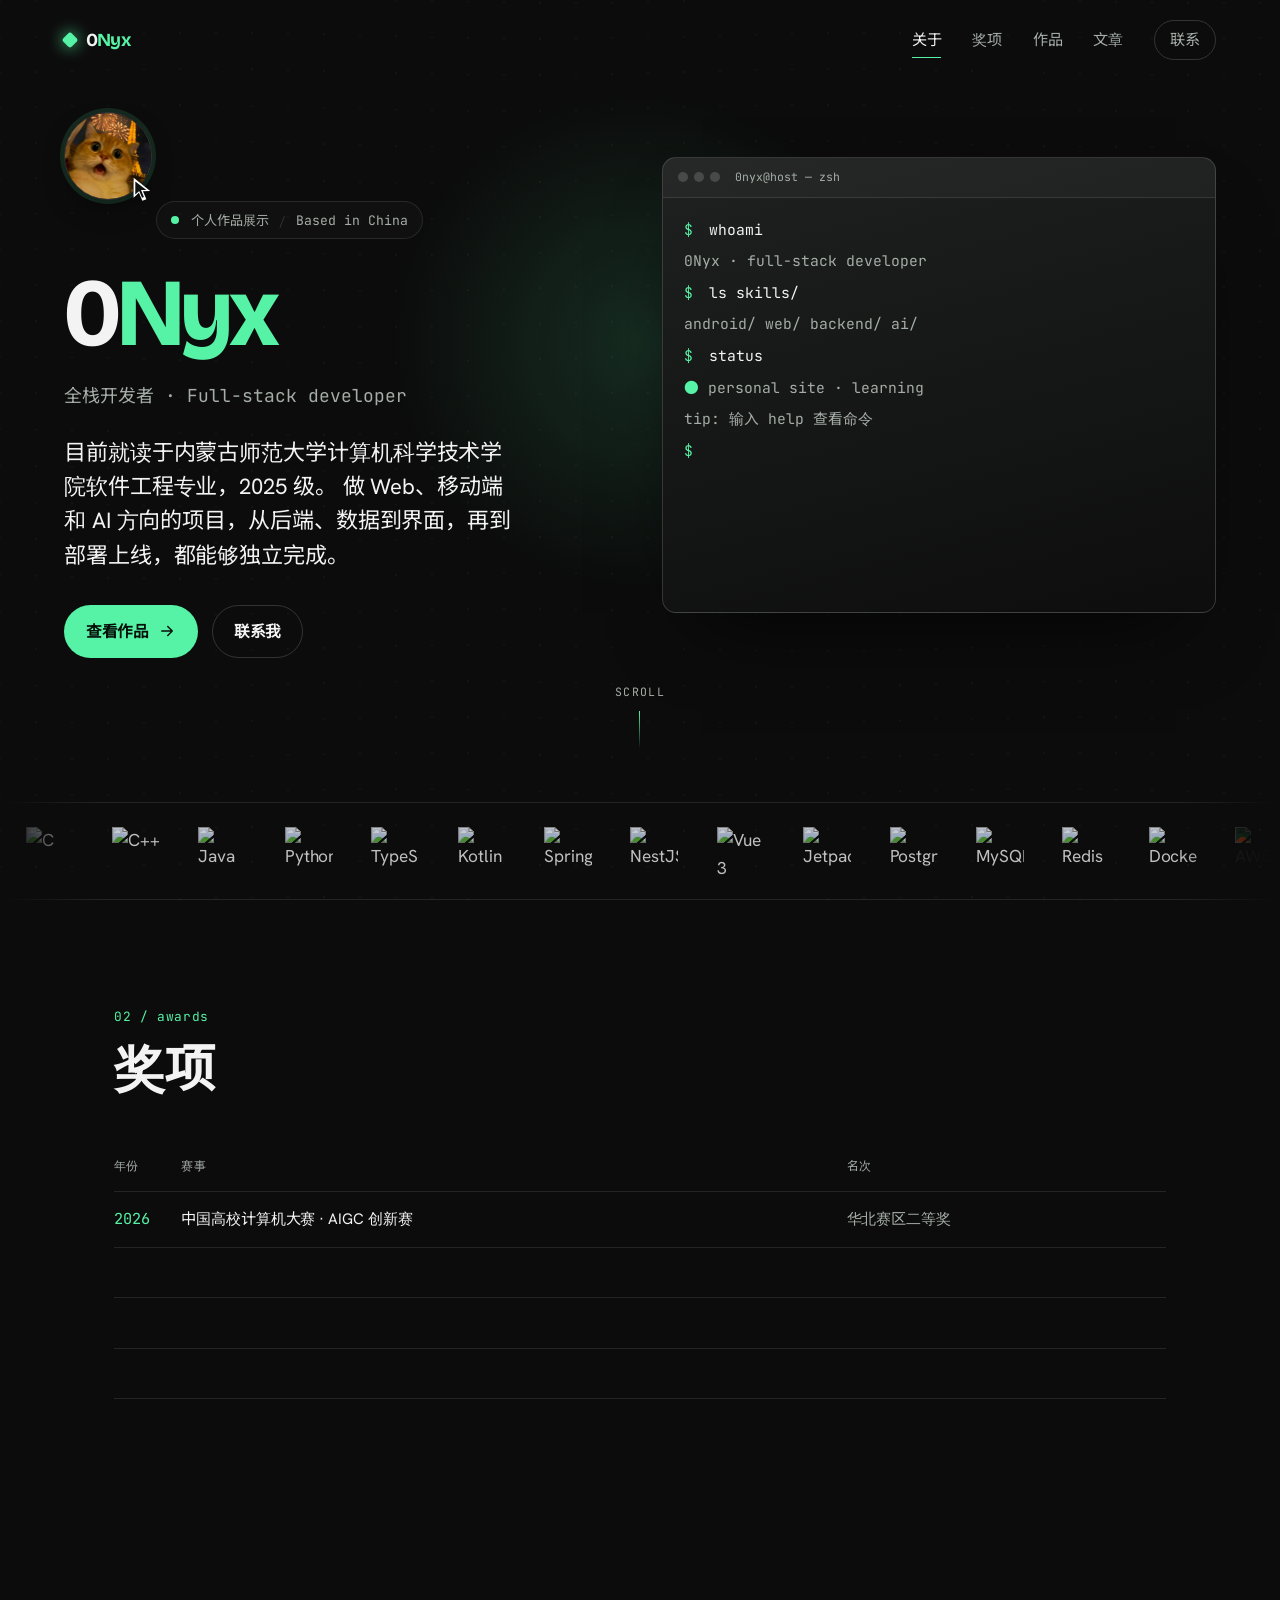
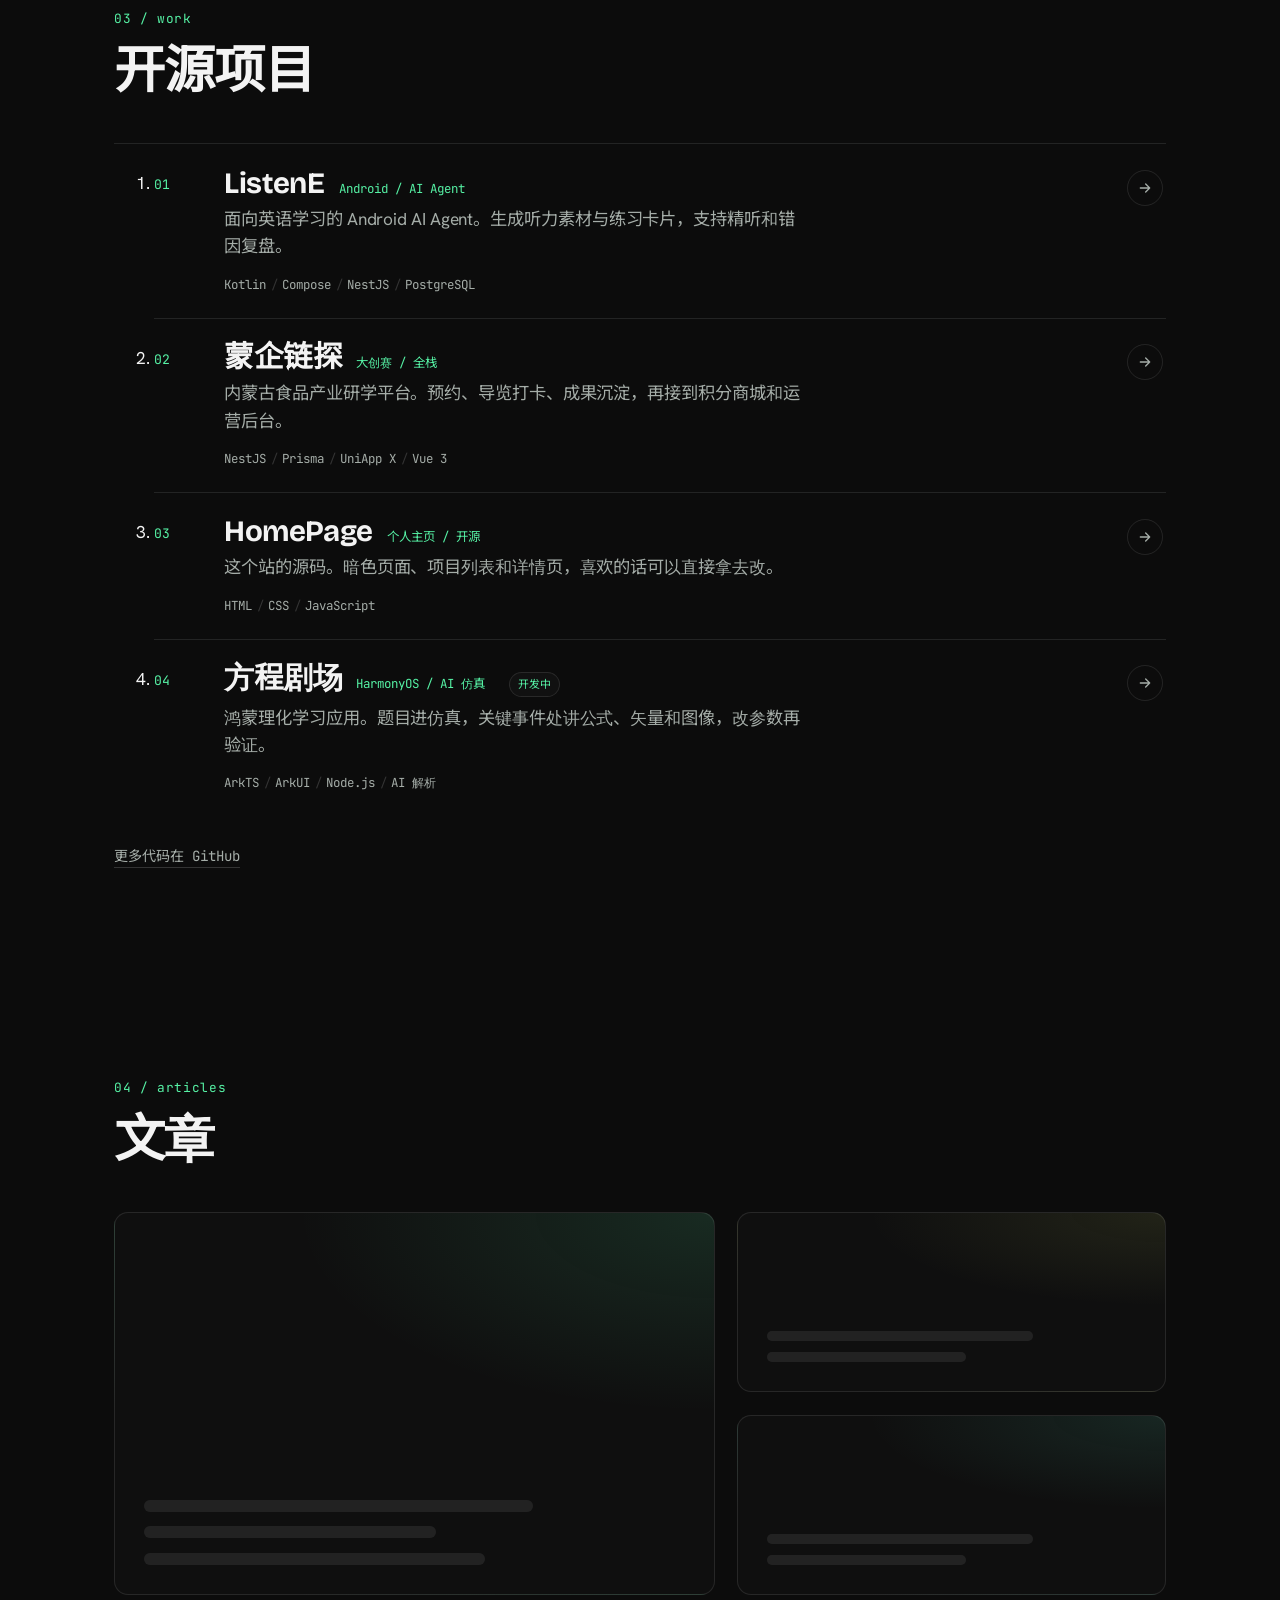
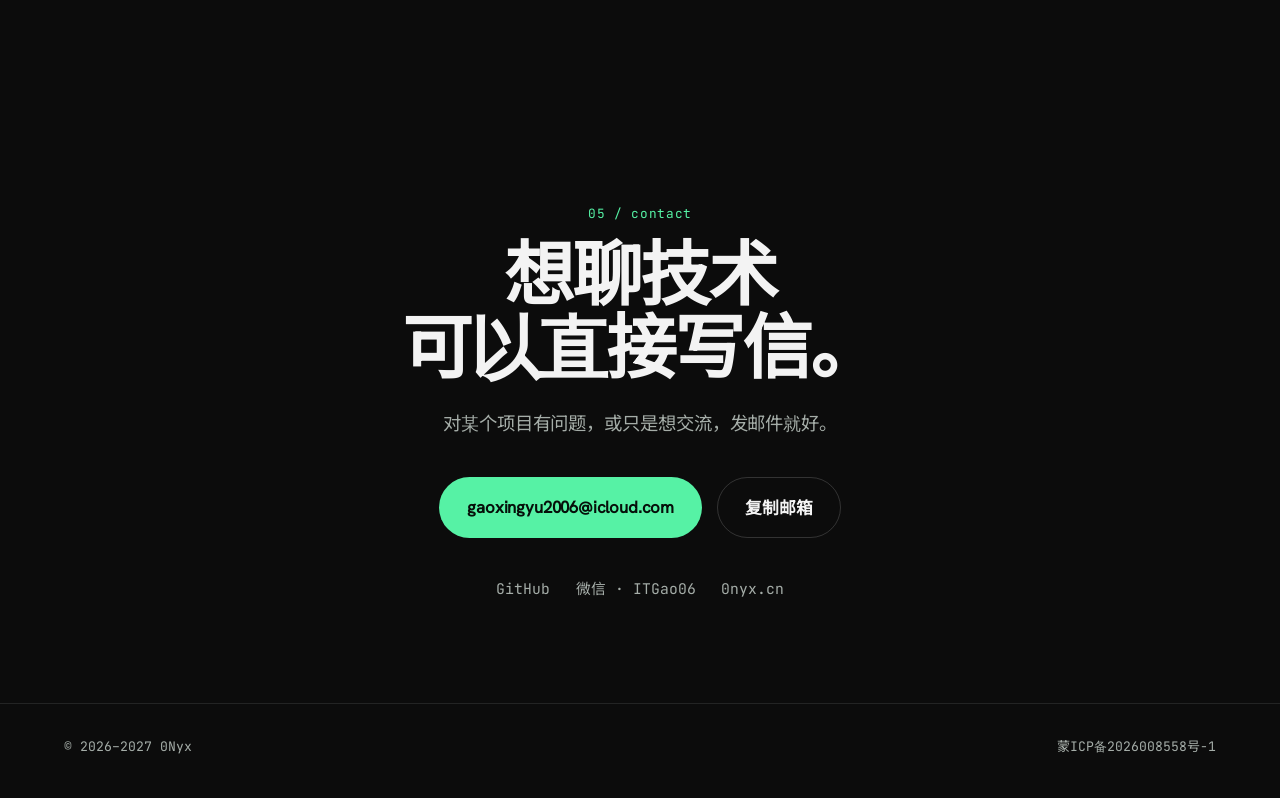
==== commit 068d94a6: "Drop footer GitHub next to the ICP number and auto-fill the copyright year range." ====
--- a/index.html
+++ b/index.html
@@ -383,9 +383,8 @@
     </main>
 
     <footer class="site-footer">
-      <span class="mono">© <span id="year">2026</span> 0Nyx</span>
+      <span class="mono">© <span id="year">2026–2027</span> 0Nyx</span>
       <nav class="site-footer__links mono" aria-label="站点链接">
-        <a href="https://github.com/0nyx06" target="_blank" rel="noopener">GitHub</a>
         <a href="https://beian.miit.gov.cn/" target="_blank" rel="noopener">蒙ICP备2026008558号-1</a>
       </nav>
     </footer>
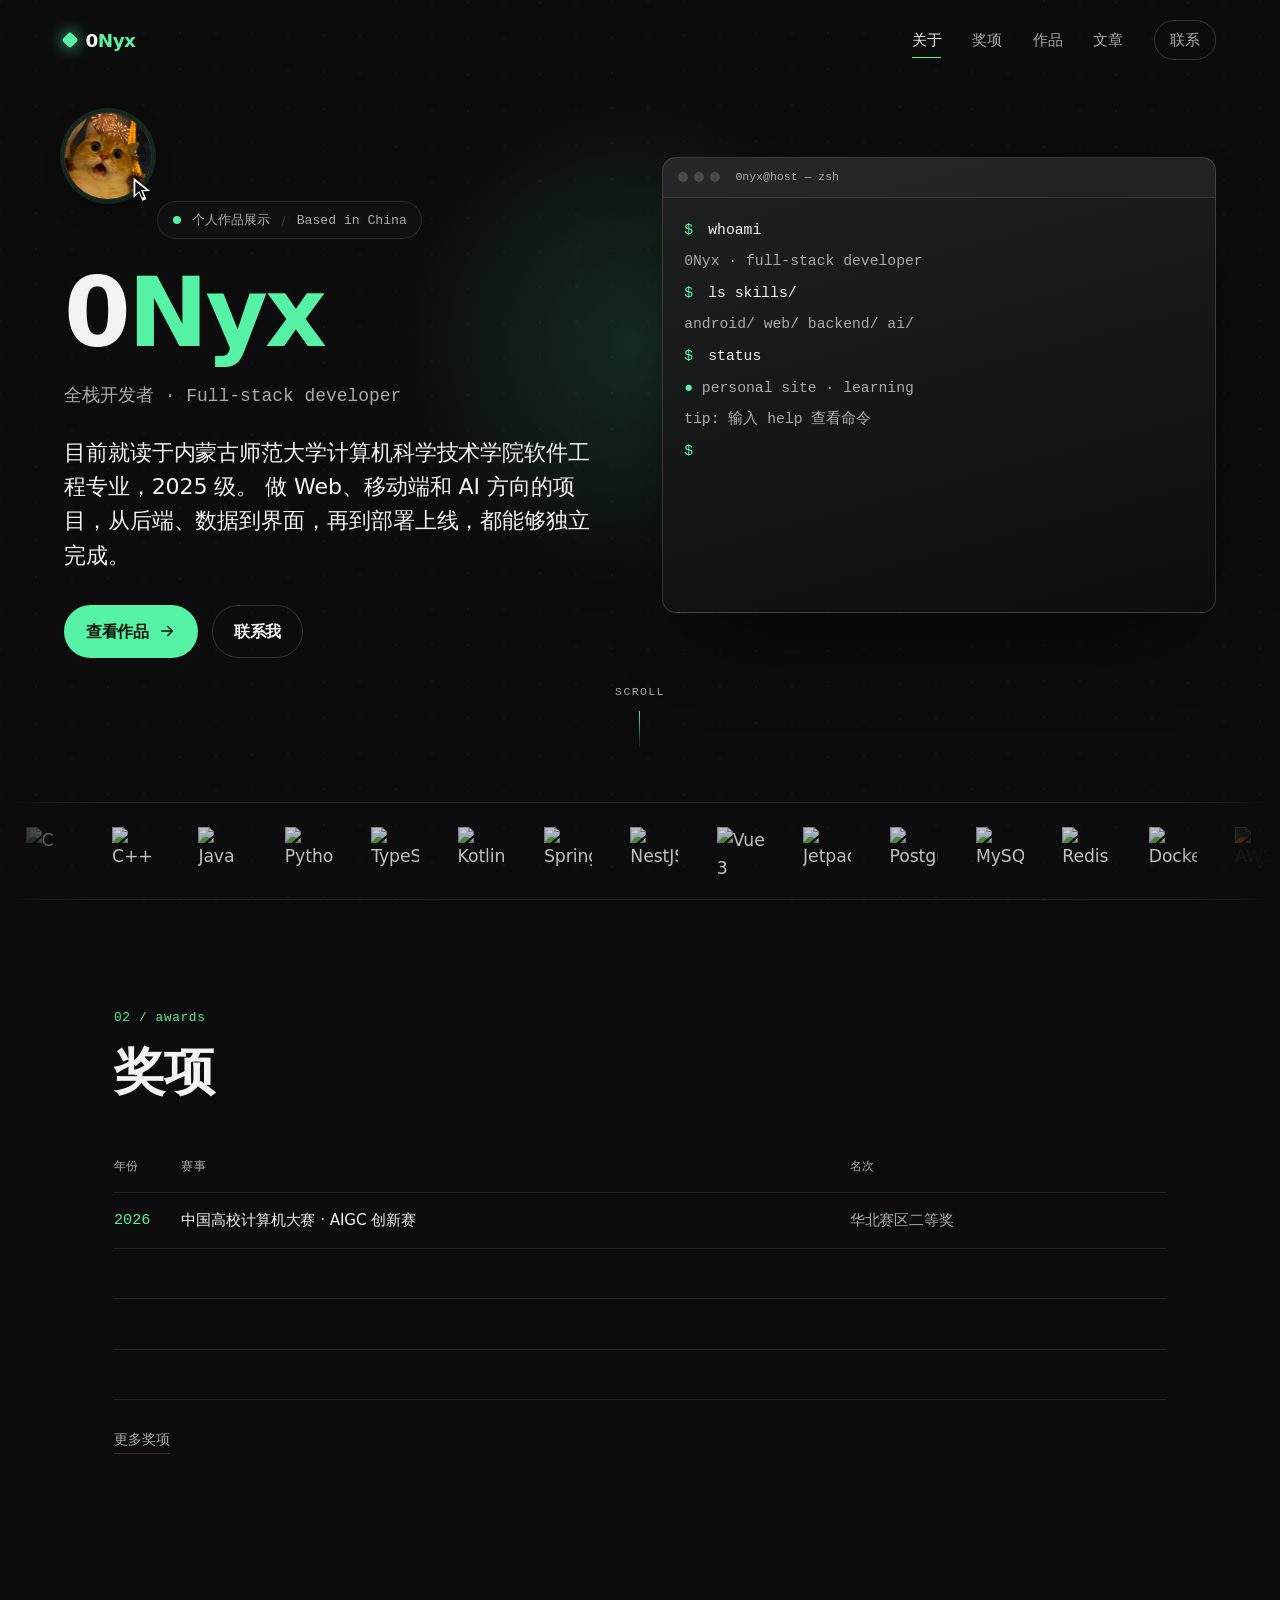
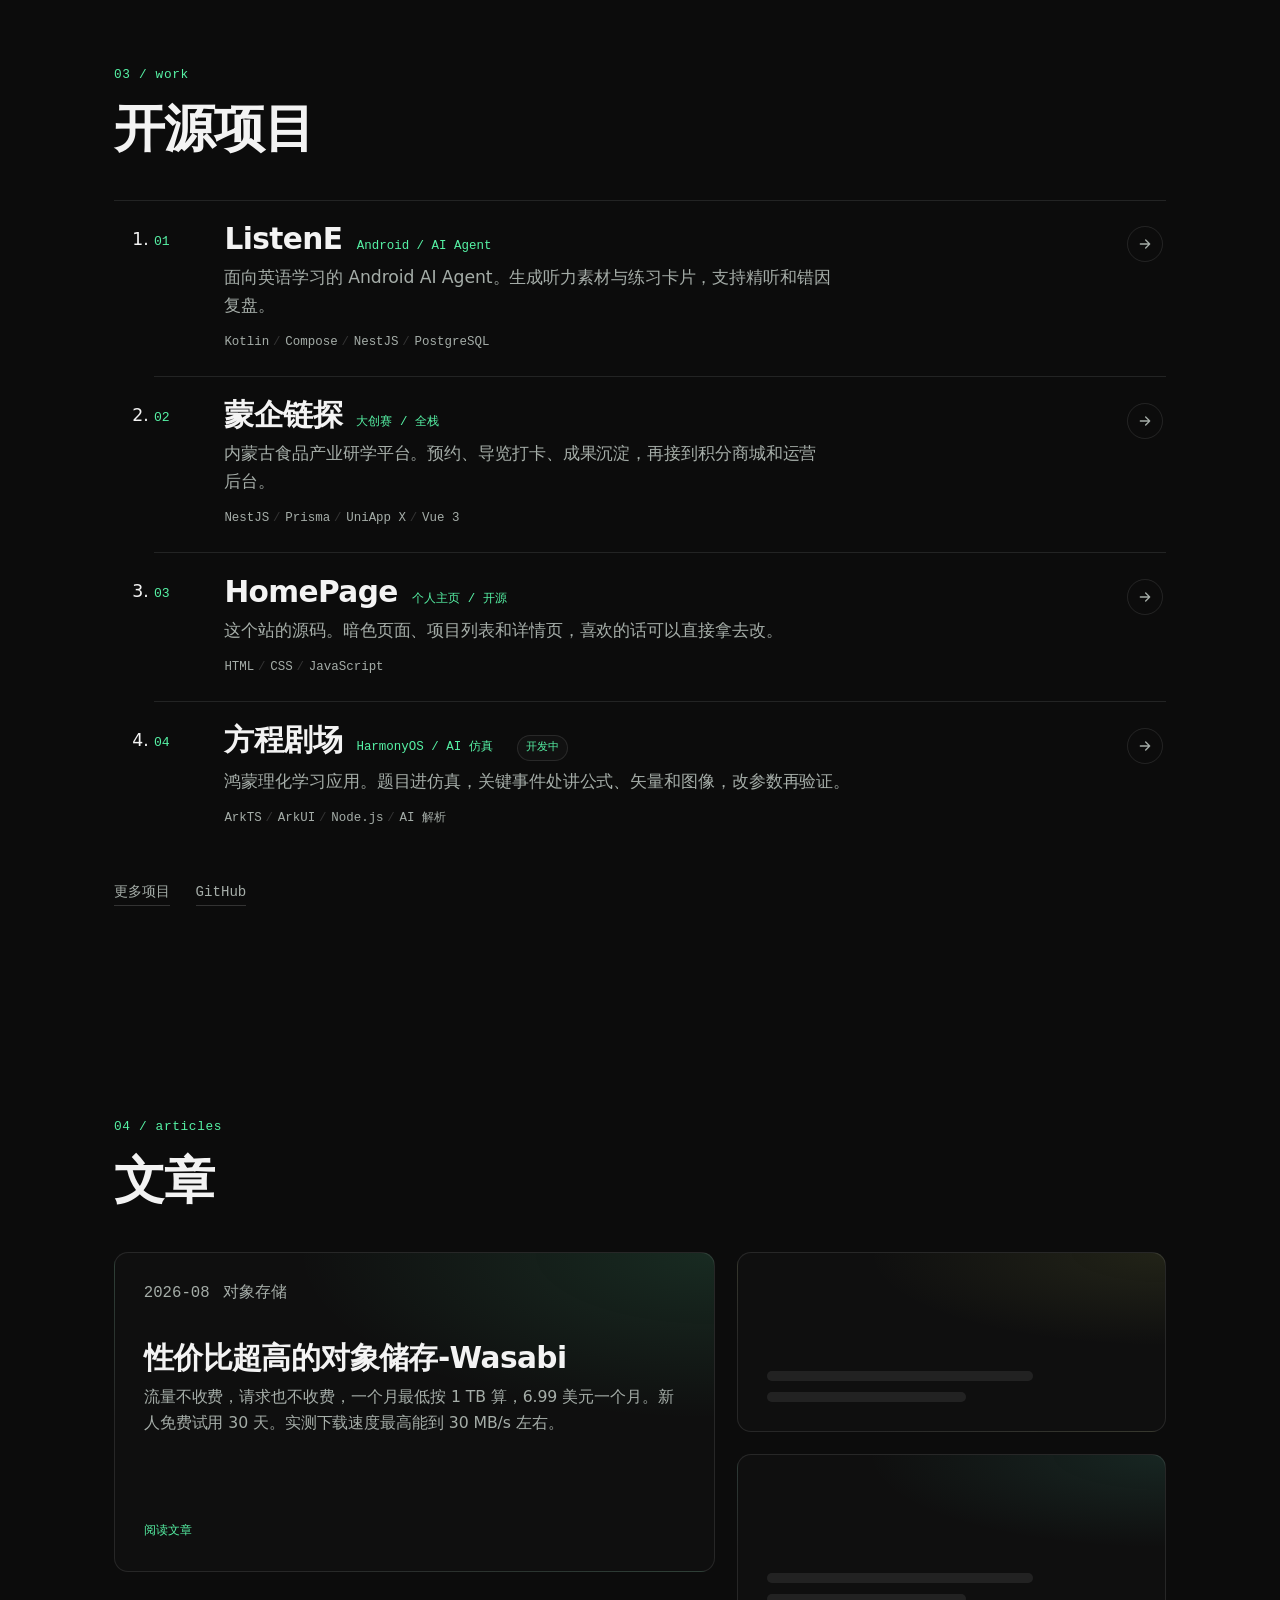
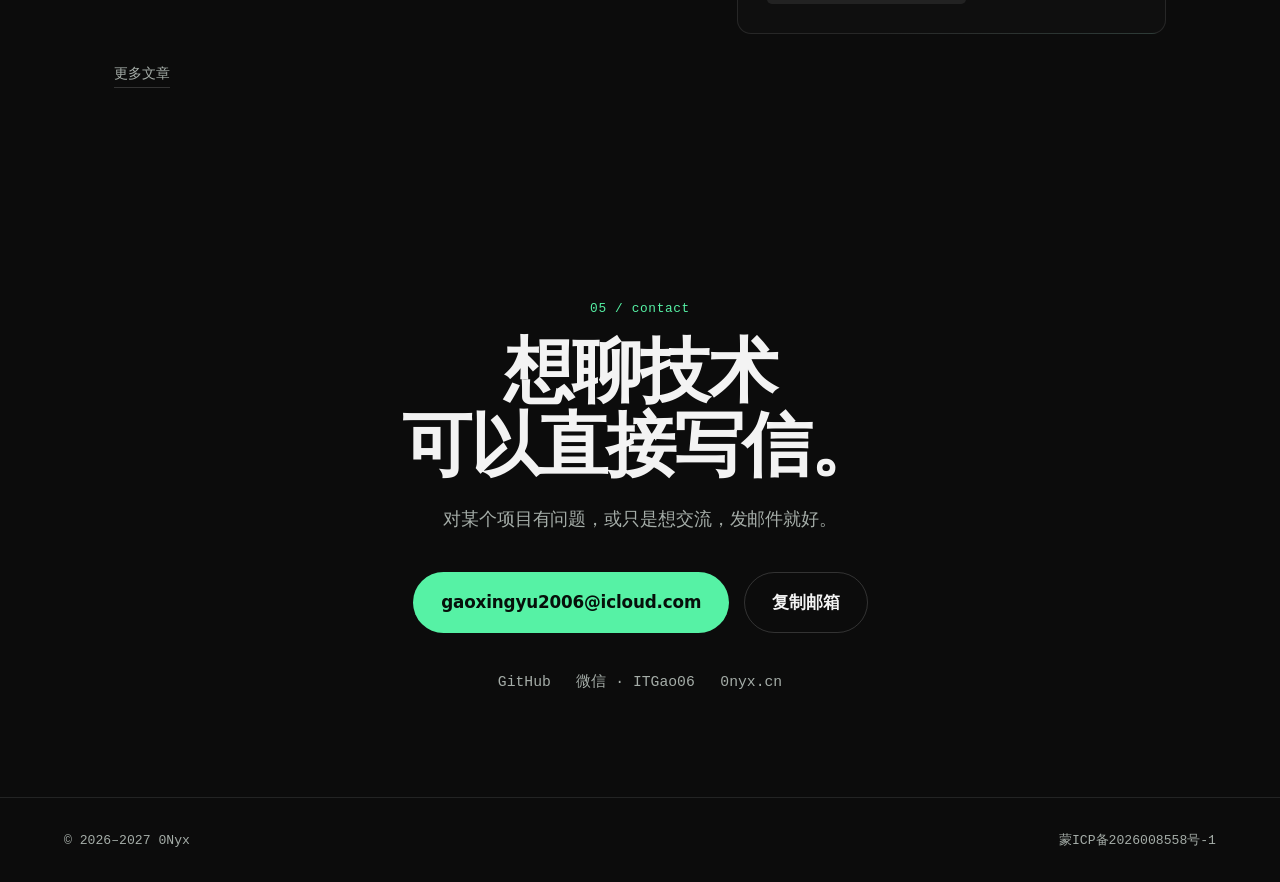
==== commit 305aefb3: "Add Wasabi article, catalog pages, and CDN download mirrors. Project, article, and award lists can b" ====
--- a/index.html
+++ b/index.html
@@ -230,6 +230,9 @@
             </tbody>
           </table>
         </div>
+        <p class="work__more mono" data-reveal>
+          <a href="/awards/">更多奖项</a>
+        </p>
       </section>
 
       <!-- WORK -->
@@ -316,7 +319,8 @@
         </ol>
 
         <p class="work__more mono" data-reveal>
-          <a href="https://github.com/0nyx06" rel="noopener" target="_blank">更多代码在 GitHub</a>
+          <a href="/projects/">更多项目</a>
+          <a href="https://github.com/0nyx06" rel="noopener" target="_blank">GitHub</a>
         </p>
       </section>
 
@@ -327,14 +331,18 @@
           <h2 class="section__title" id="articles-h" data-reveal>文章</h2>
         </div>
         <ul class="articles__grid">
-          <li class="article-card article-card--lead article-card--empty" data-reveal>
-            <article aria-label="文章占位">
-              <div class="article-card__bars" aria-hidden="true">
-                <span></span>
-                <span></span>
-                <span></span>
-              </div>
-            </article>
+          <li class="article-card article-card--lead" data-reveal>
+            <a href="/articles/wasabi/">
+              <article>
+                <p class="article-card__meta mono">
+                  <time datetime="2026-08">2026-08</time>
+                  <span class="article-card__status">对象存储</span>
+                </p>
+                <h3>性价比超高的对象储存-Wasabi</h3>
+                <p>流量不收费，请求也不收费，一个月最低按 1 TB 算，6.99 美元一个月。新人免费试用 30 天。实测下载速度最高能到 30 MB/s 左右。</p>
+                <span class="article-card__cta mono">阅读文章</span>
+              </article>
+            </a>
           </li>
           <li class="article-card article-card--empty" data-reveal>
             <article aria-label="文章占位">
@@ -353,6 +361,9 @@
             </article>
           </li>
         </ul>
+        <p class="work__more mono" data-reveal>
+          <a href="/articles/">更多文章</a>
+        </p>
       </section>
 
       <!-- CONTACT -->
--- a/styles.css
+++ b/styles.css
@@ -10,28 +10,28 @@
   font-style: normal;
   font-weight: 700;
   font-display: swap;
-  src: url("assets/fonts/bricolage-grotesque-latin.woff2") format("woff2");
+  src: url("https://dl.0nyx.cn/homepage/assets/fonts/bricolage-grotesque-latin.woff2") format("woff2");
 }
 @font-face {
   font-family: "Hanken Grotesk";
   font-style: normal;
   font-weight: 400;
   font-display: swap;
-  src: url("assets/fonts/hanken-grotesk-latin.woff2") format("woff2");
+  src: url("https://dl.0nyx.cn/homepage/assets/fonts/hanken-grotesk-latin.woff2") format("woff2");
 }
 @font-face {
   font-family: "JetBrains Mono";
   font-style: normal;
   font-weight: 400;
   font-display: swap;
-  src: url("assets/fonts/jetbrains-mono-latin.woff2") format("woff2");
+  src: url("https://dl.0nyx.cn/homepage/assets/fonts/jetbrains-mono-latin.woff2") format("woff2");
 }
 @font-face {
   font-family: "Noto Sans SC Subset";
   font-style: normal;
   font-weight: 400;
   font-display: swap;
-  src: url("assets/fonts/noto-sans-sc-page.woff2") format("woff2");
+  src: url("https://dl.0nyx.cn/homepage/assets/fonts/noto-sans-sc-page.woff2") format("woff2");
 }
 
 :root {
@@ -943,6 +943,9 @@
   transform: translateX(3px);
 }
 .work__more {
+  display: flex;
+  flex-wrap: wrap;
+  gap: 0.9rem 1.6rem;
   margin: 1.8rem 0 0;
   font-size: 0.88rem;
 }
@@ -953,6 +956,70 @@
   transition: color 0.25s var(--ease), border-color 0.25s var(--ease);
 }
 .work__more a:hover { color: var(--signal); border-color: var(--signal); }
+
+.catalog-toolbar {
+  display: grid;
+  gap: 1rem;
+  margin: 0 0 1.6rem;
+}
+.catalog-search {
+  width: min(100%, 420px);
+  padding: 0.78rem 1rem;
+  border: 1px solid var(--line);
+  border-radius: 999px;
+  background: oklch(1 0 0 / 0.03);
+  color: var(--ink);
+  font: inherit;
+  font-size: 0.95rem;
+}
+.catalog-search::placeholder { color: var(--muted); }
+.catalog-search:focus {
+  outline: none;
+  border-color: var(--signal);
+}
+.catalog-tags {
+  display: flex;
+  flex-wrap: wrap;
+  gap: 0.5rem;
+}
+.catalog-tags button {
+  font: inherit;
+  font-family: var(--font-mono);
+  font-size: 0.78rem;
+  color: var(--muted);
+  padding: 0.38rem 0.8rem;
+  border: 1px solid var(--line);
+  border-radius: 999px;
+  background: oklch(1 0 0 / 0.02);
+  cursor: pointer;
+  transition: border-color 0.25s var(--ease), color 0.25s var(--ease), background 0.25s var(--ease);
+}
+.catalog-tags button:hover,
+.catalog-tags button.is-on {
+  border-color: var(--signal);
+  color: var(--signal);
+  background: var(--signal-soft);
+}
+.catalog-count {
+  margin: 0 0 1rem;
+  color: var(--muted);
+  font-size: 0.82rem;
+}
+.catalog-empty {
+  margin: 1.4rem 0 0;
+  color: var(--muted);
+}
+.catalog-list .article-card {
+  list-style: none;
+}
+.catalog-list.articles__grid {
+  grid-template-columns: 1fr;
+}
+@media (min-width: 860px) {
+  .catalog-list.articles__grid {
+    grid-template-columns: 1fr 1fr;
+  }
+}
 
 @media (max-width: 640px) {
   .project-row {
@@ -1013,9 +1080,26 @@
 .project-hero__actions {
   display: flex;
   flex-wrap: wrap;
-  gap: 0.8rem;
+  align-items: flex-end;
+  gap: 0.8rem 1.1rem;
 }
 .project-hero__actions:empty { display: none; }
+.project-hero__mirror {
+  color: var(--muted);
+  font-family: var(--font-mono);
+  font-size: 0.78rem;
+  line-height: 1;
+  letter-spacing: 0.01em;
+  padding-bottom: 0.12rem;
+  text-decoration: underline;
+  text-underline-offset: 0.22em;
+  text-decoration-color: oklch(1 0 0 / 0.28);
+  transition: color 0.25s var(--ease), text-decoration-color 0.25s var(--ease);
+}
+.project-hero__mirror:hover {
+  color: var(--signal);
+  text-decoration-color: currentColor;
+}
 .project-meta {
   display: flex;
   flex-wrap: wrap;
@@ -1040,6 +1124,15 @@
   color: var(--muted);
   max-width: 62ch;
   margin: 0 0 1rem;
+}
+.project-copy a {
+  color: var(--signal);
+  text-decoration: underline;
+  text-underline-offset: 0.18em;
+  text-decoration-color: oklch(0.86 0.17 158 / 0.4);
+}
+.project-copy a:hover {
+  text-decoration-color: currentColor;
 }
 .project-points {
   display: grid;
@@ -1098,12 +1191,15 @@
 }
 .project-aside .tags { margin-bottom: 1.3rem; }
 .project-aside a {
-  display: inline-flex;
+  display: flex;
   align-items: center;
   gap: 0.45rem;
   color: var(--signal);
   font-family: var(--font-mono);
   font-size: 0.82rem;
+}
+.project-aside a + a {
+  margin-top: 0.65rem;
 }
 .project-aside a svg {
   width: 14px;
@@ -1374,6 +1470,11 @@
   font-size: clamp(2rem, 4vw, 3rem);
   box-shadow: 0 30px 60px -30px oklch(0 0 0 / 0.8);
 }
+.feature__glyph img {
+  width: 58%;
+  height: 58%;
+  object-fit: contain;
+}
 .feature--gh { --project-accent: oklch(0.8 0.02 160); --project-soft: oklch(0.8 0.02 160 / 0.08); }
 .feature--gh .feature__tag { color: var(--project-accent); }
 .feature--gh:hover { border-color: var(--project-accent); }
@@ -1401,6 +1502,11 @@
   min-width: 0;
   --article-accent: var(--signal);
   --article-soft: var(--signal-soft);
+}
+.article-card > a {
+  display: block;
+  height: 100%;
+  color: inherit;
 }
 .article-card article {
   display: flex;
